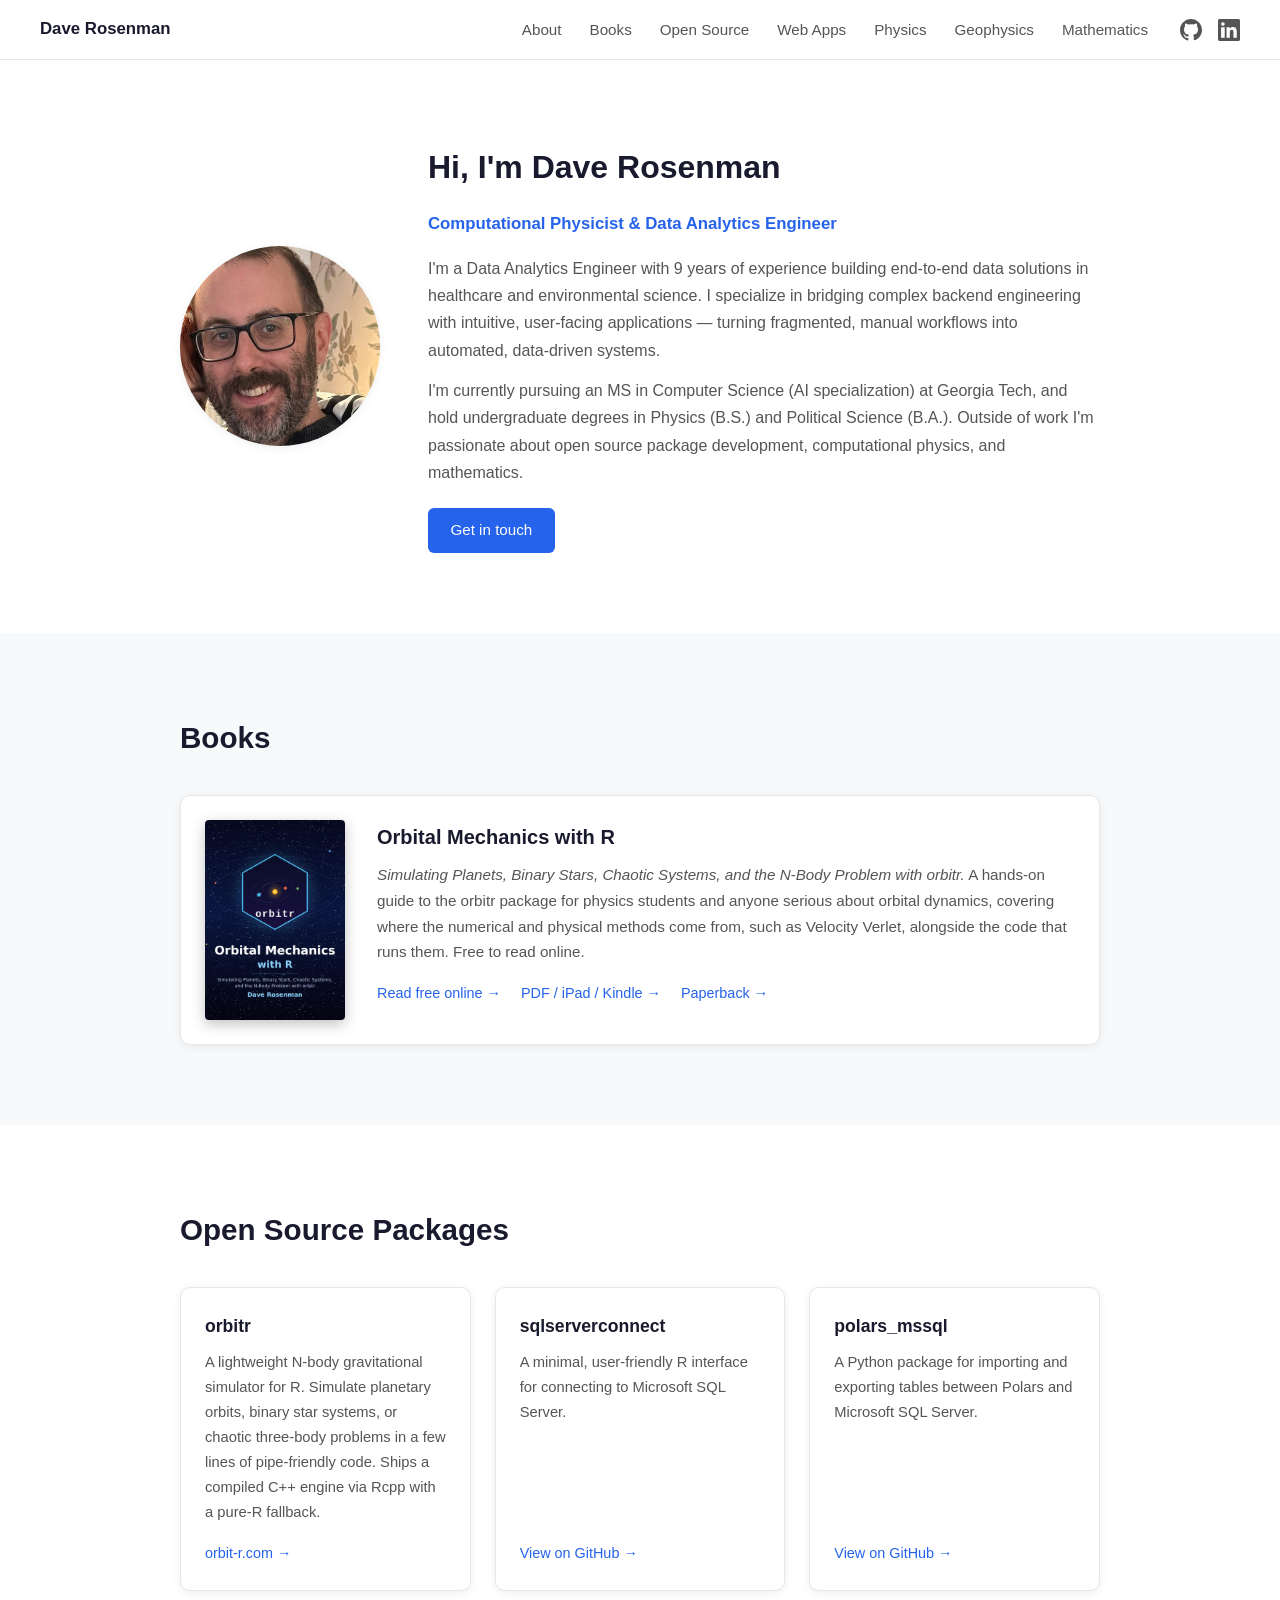
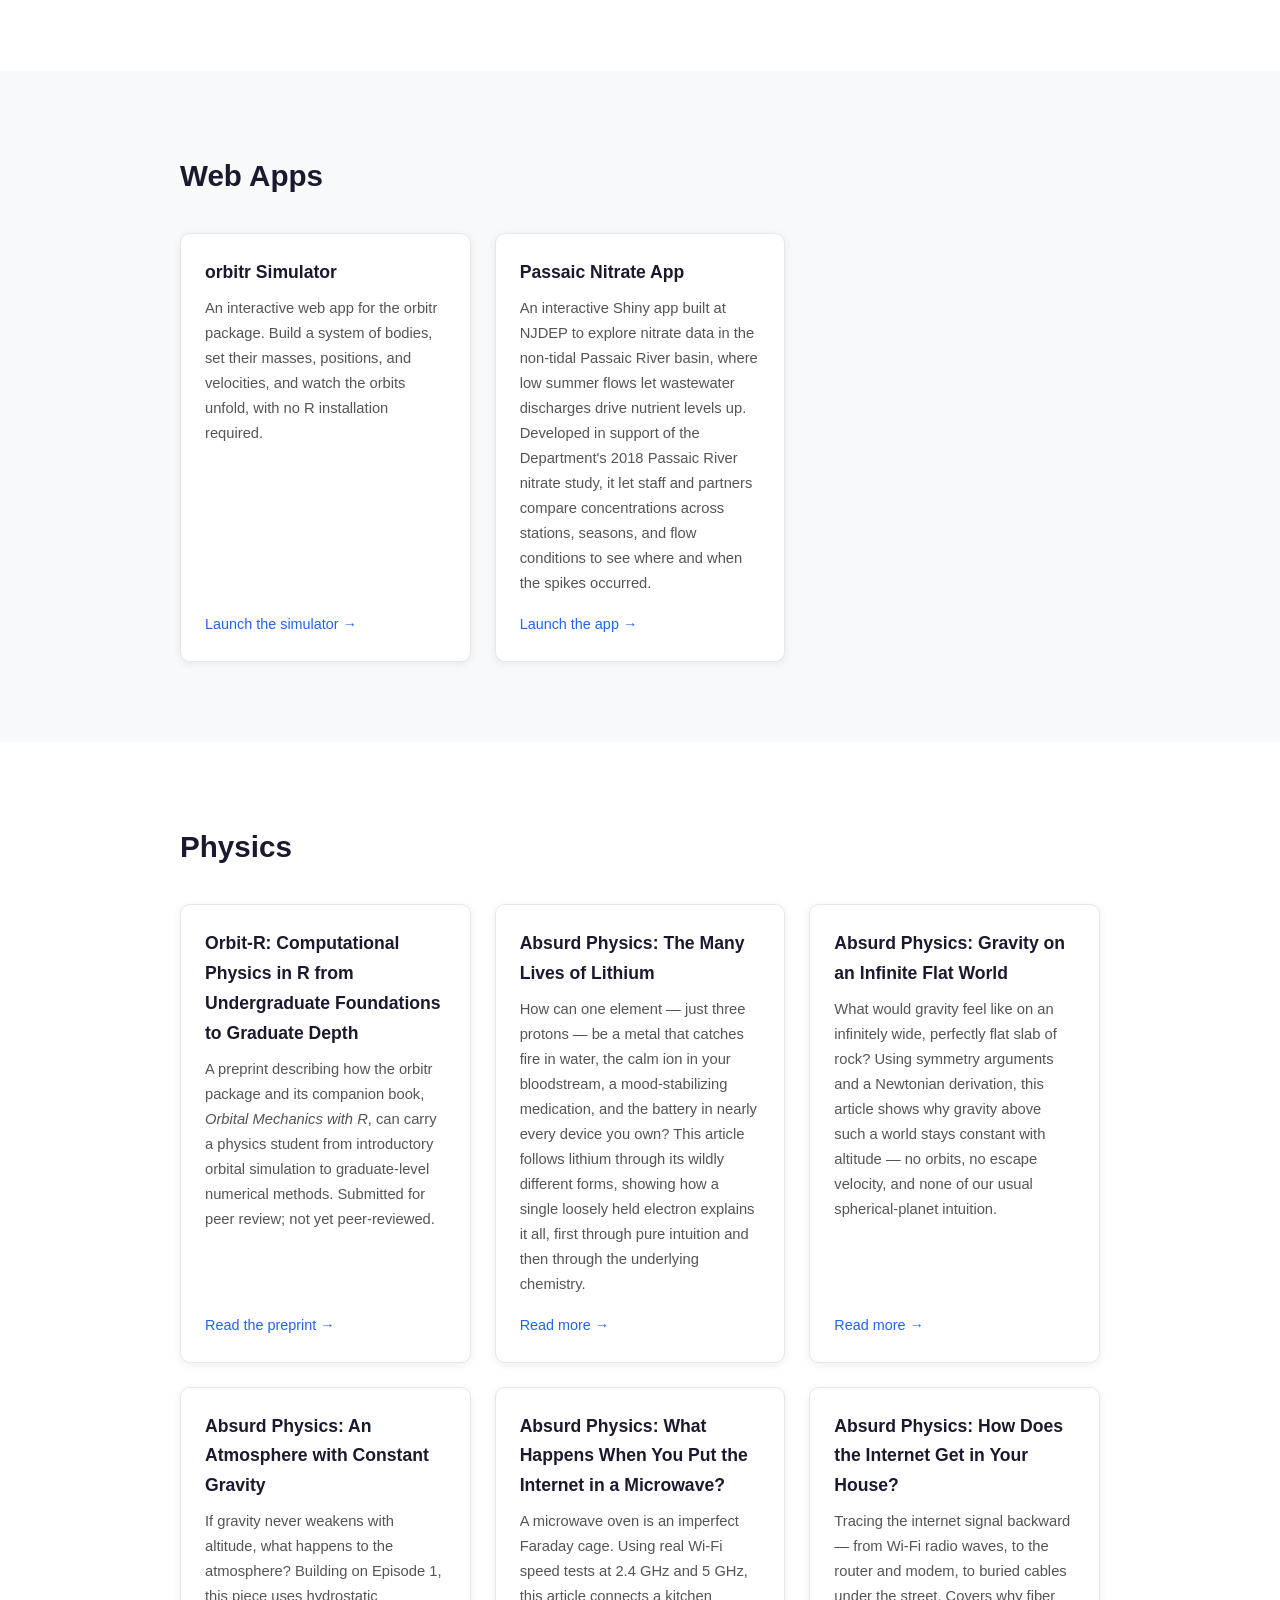
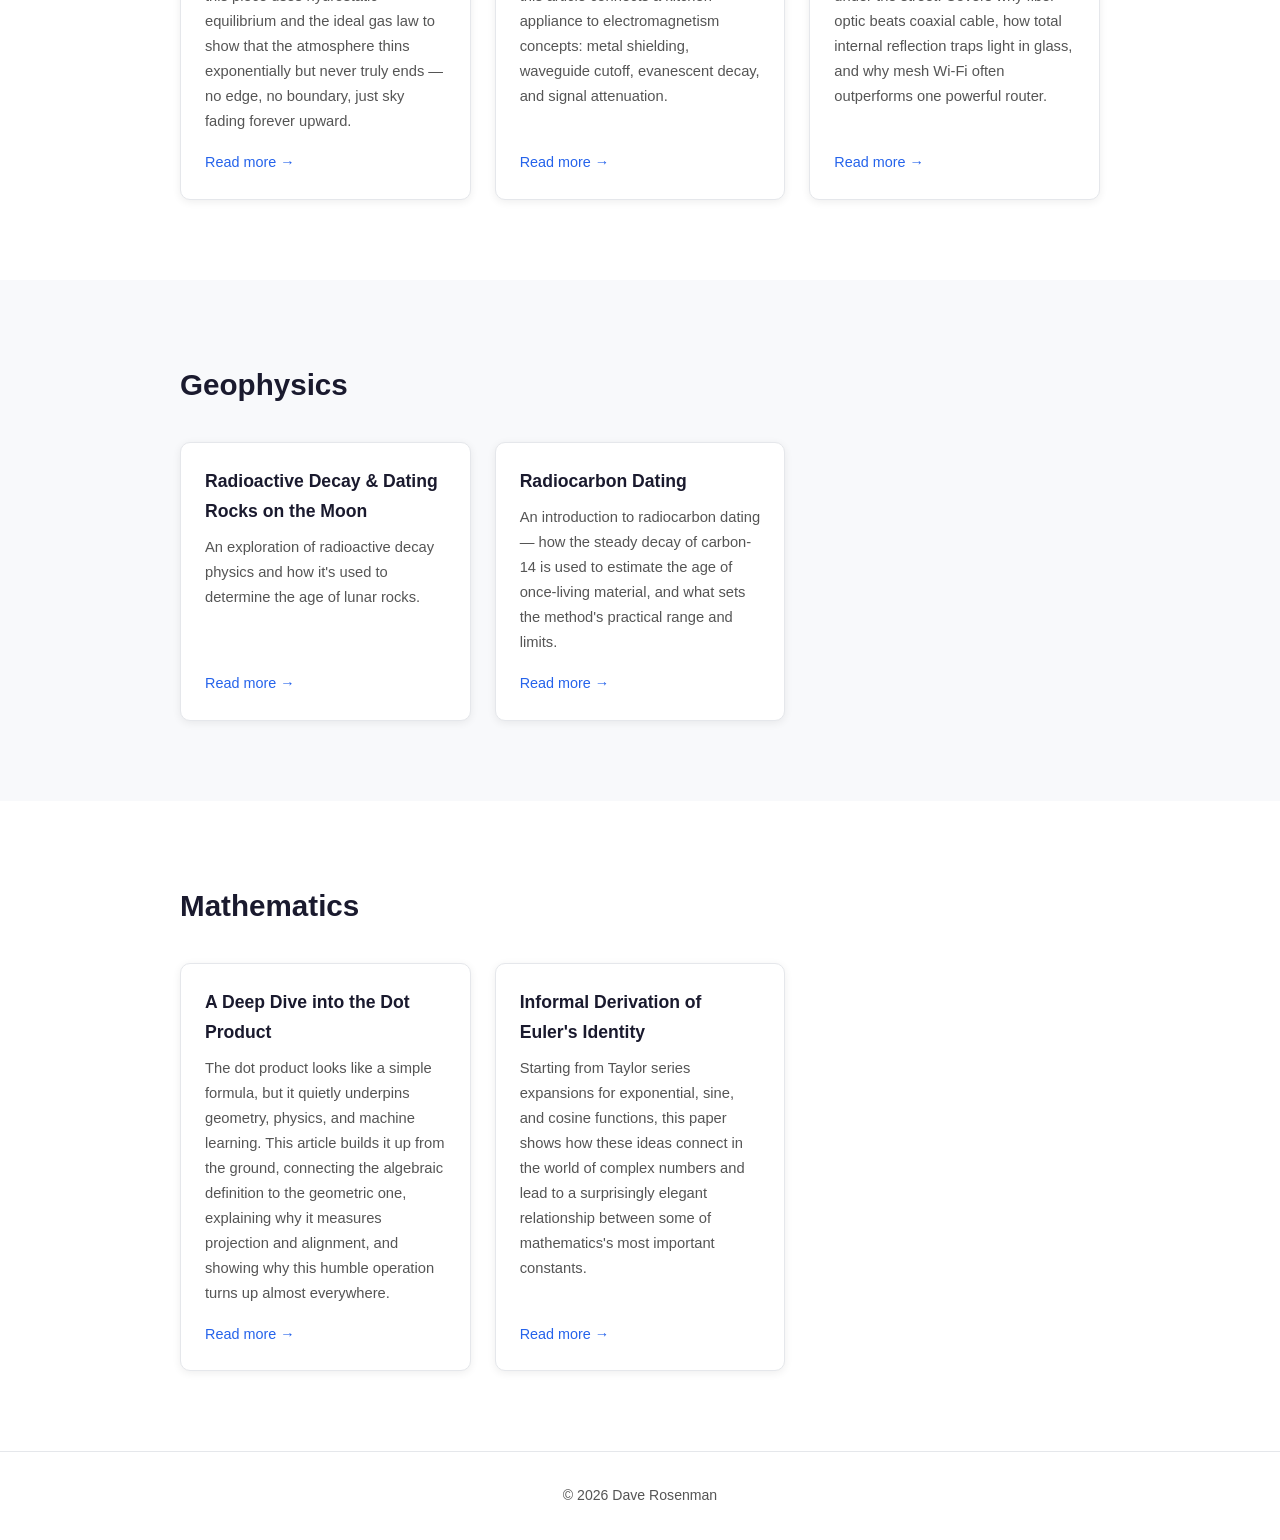
==== index.html @ aa5b2c99 "updated site with free pdf" ====
<!DOCTYPE html>
<html lang="en">
<head>
  <meta charset="UTF-8" />
  <meta name="viewport" content="width=device-width, initial-scale=1.0" />
  <title>Dave Rosenman</title>
  <meta name="description" content="Dave Rosenman — computational physicist and data analytics engineer. Author of Orbital Mechanics with R and the orbitr package." />
  <link rel="stylesheet" href="styles.css" />
</head>
<body>

  <nav>
    <span class="nav-name">Dave Rosenman</span>
    <ul>
      <li><a href="#about">About</a></li>
      <li><a href="#books">Books</a></li>
      <li><a href="#packages">Open Source</a></li>
      <li><a href="#webapps">Web Apps</a></li>
      <li><a href="#physics">Physics</a></li>
      <li><a href="#geophysics">Geophysics</a></li>
      <li><a href="#mathematics">Mathematics</a></li>
    </ul>
    <div class="nav-icons">
      <a href="https://github.com/drosenman" target="_blank" aria-label="GitHub">
        <svg xmlns="http://www.w3.org/2000/svg" width="22" height="22" viewBox="0 0 24 24" fill="currentColor">
          <path d="M12 0C5.37 0 0 5.37 0 12c0 5.3 3.438 9.8 8.205 11.385.6.113.82-.258.82-.577v-2.165c-3.338.726-4.042-1.61-4.042-1.61-.546-1.387-1.333-1.756-1.333-1.756-1.089-.745.083-.729.083-.729 1.205.085 1.84 1.237 1.84 1.237 1.07 1.834 2.807 1.304 3.492.997.108-.775.418-1.305.762-1.605-2.665-.3-5.467-1.332-5.467-5.93 0-1.31.468-2.38 1.235-3.22-.124-.303-.535-1.524.117-3.176 0 0 1.008-.322 3.3 1.23a11.5 11.5 0 0 1 3-.404c1.02.005 2.047.138 3 .404 2.29-1.552 3.297-1.23 3.297-1.23.653 1.653.242 2.874.118 3.176.77.84 1.233 1.91 1.233 3.22 0 4.61-2.807 5.625-5.479 5.92.43.372.823 1.102.823 2.222v3.293c0 .322.218.694.825.576C20.565 21.796 24 17.298 24 12c0-6.63-5.37-12-12-12z"/>
        </svg>
      </a>
      <a href="https://www.linkedin.com/in/dave-rosenman/" target="_blank" aria-label="LinkedIn">
        <svg xmlns="http://www.w3.org/2000/svg" width="22" height="22" viewBox="0 0 24 24" fill="currentColor">
          <path d="M20.447 20.452H16.89v-5.569c0-1.328-.027-3.037-1.852-3.037-1.853 0-2.136 1.445-2.136 2.939v5.667H9.351V9h3.414v1.561h.046c.477-.9 1.637-1.85 3.37-1.85 3.601 0 4.267 2.37 4.267 5.455v6.286zM5.337 7.433a1.98 1.98 0 0 1-1.981-1.98c0-1.094.887-1.981 1.981-1.981s1.98.887 1.98 1.981-.886 1.98-1.98 1.98zm1.957 13.019H3.379V9h3.915v11.452zM22.225 0H1.771C.792 0 0 .774 0 1.729v20.542C0 23.227.792 24 1.771 24h20.451C23.2 24 24 23.227 24 22.271V1.729C24 .774 23.2 0 22.222 0h.003z"/>
        </svg>
      </a>
    </div>
  </nav>

  <section id="about">
    <div class="about-inner">
      <img src="profile.png" alt="Dave Rosenman" class="profile-photo" />
      <div class="about-text">
        <h1>Hi, I'm Dave Rosenman</h1>
        <p class="tagline">Computational Physicist &amp; Data Analytics Engineer</p>
        <p>I'm a Data Analytics Engineer with 9 years of experience building end-to-end data solutions in healthcare and environmental science. I specialize in bridging complex backend engineering with intuitive, user-facing applications — turning fragmented, manual workflows into automated, data-driven systems.</p>
        <p>I'm currently pursuing an MS in Computer Science (AI specialization) at Georgia Tech, and hold undergraduate degrees in Physics (B.S.) and Political Science (B.A.). Outside of work I'm passionate about open source package development, computational physics, and mathematics.</p>
        <a href="mailto:dave.rosenman.data@gmail.com" class="btn">Get in touch</a>
      </div>
    </div>
  </section>

  <section id="books">
    <h2>Books</h2>
    <div class="book-feature">
      <a href="https://book.orbit-r.com/" target="_blank" class="book-cover-link">
        <img src="book-cover.jpg" alt="Orbital Mechanics with R book cover" class="book-cover" />
      </a>
      <div class="book-text">
        <h3>Orbital Mechanics with R</h3>
        <p><em>Simulating Planets, Binary Stars, Chaotic Systems, and the N-Body Problem with orbitr.</em> A hands-on guide to the orbitr package for physics students and anyone serious about orbital dynamics, covering where the numerical and physical methods come from, such as Velocity Verlet, alongside the code that runs them. Free to read online.</p>
        <div class="card-links">
          <a href="https://book.orbit-r.com/" target="_blank">Read free online →</a>
          <a href="https://leanpub.com/orbital-mechanics-with-r" target="_blank">PDF / iPad / Kindle →</a>
          <a href="https://www.lulu.com/shop/dave-rosenman/orbital-mechanics-with-r/paperback/product-57nq7we.html" target="_blank">Paperback →</a>
        </div>
      </div>
    </div>
  </section>

  <section id="packages">
    <h2>Open Source Packages</h2>
    <div class="card-grid">
      <div class="card">
        <h3>orbitr</h3>
        <p>A lightweight N-body gravitational simulator for R. Simulate planetary orbits, binary star systems, or chaotic three-body problems in a few lines of pipe-friendly code. Ships a compiled C++ engine via Rcpp with a pure-R fallback.</p>
        <a href="https://orbit-r.com/" target="_blank">orbit-r.com →</a>
      </div>
      <div class="card">
        <h3>sqlserverconnect</h3>
        <p>A minimal, user-friendly R interface for connecting to Microsoft SQL Server.</p>
        <a href="https://drosenman.github.io/sqlserverconnect/" target="_blank">View on GitHub →</a>
      </div>
      <div class="card">
        <h3>polars_mssql</h3>
        <p>A Python package for importing and exporting tables between Polars and Microsoft SQL Server.</p>
        <a href="https://github.com/drosenman/polars_mssql" target="_blank">View on GitHub →</a>
      </div>
    </div>
  </section>

  <section id="webapps">
    <h2>Web Apps</h2>
    <div class="card-grid">
      <div class="card">
        <h3>orbitr Simulator</h3>
        <p>An interactive web app for the orbitr package. Build a system of bodies, set their masses, positions, and velocities, and watch the orbits unfold, with no R installation required.</p>
        <a href="https://daverosenman.shinyapps.io/orbitr/" target="_blank">Launch the simulator →</a>
      </div>
      <div class="card">
        <h3>Passaic Nitrate App</h3>
        <p>An interactive Shiny app built at NJDEP to explore nitrate data in the non-tidal Passaic River basin, where low summer flows let wastewater discharges drive nutrient levels up. Developed in support of the Department's 2018 Passaic River nitrate study, it let staff and partners compare concentrations across stations, seasons, and flow conditions to see where and when the spikes occurred.</p>
        <a href="https://daverosenman.shinyapps.io/passaic_nitrate_app/" target="_blank">Launch the app →</a>
      </div>
    </div>
  </section>

  <section id="physics">
    <h2>Physics</h2>
    <div class="card-grid">
      <div class="card">
        <h3>Orbit-R: Computational Physics in R from Undergraduate Foundations to Graduate Depth</h3>
        <p>A preprint describing how the orbitr package and its companion book, <em>Orbital Mechanics with R</em>, can carry a physics student from introductory orbital simulation to graduate-level numerical methods. Submitted for peer review; not yet peer-reviewed.</p>
        <a href="https://figshare.com/articles/preprint/Orbit-R_Computational_Physics_in_R_from_Undergraduate_Foundations_to_Graduate_Depth/34069302" target="_blank">Read the preprint →</a>
      </div>
      <div class="card">
        <h3>Absurd Physics: The Many Lives of Lithium</h3>
        <p>How can one element — just three protons — be a metal that catches fire in water, the calm ion in your bloodstream, a mood-stabilizing medication, and the battery in nearly every device you own? This article follows lithium through its wildly different forms, showing how a single loosely held electron explains it all, first through pure intuition and then through the underlying chemistry.</p>
        <a href="https://figshare.com/articles/online_resource/Absurd_Physics_The_Many_Lives_of_Lithium/32897063?file=66301088" target="_blank">Read more →</a>
      </div>
      <div class="card">
        <h3>Absurd Physics: Gravity on an Infinite Flat World</h3>
        <p>What would gravity feel like on an infinitely wide, perfectly flat slab of rock? Using symmetry arguments and a Newtonian derivation, this article shows why gravity above such a world stays constant with altitude — no orbits, no escape velocity, and none of our usual spherical-planet intuition.</p>
        <a href="https://figshare.com/articles/online_resource/Absurd_Physics_What_Gravity_Would_Be_Like_on_an_Infinite_Flat_World/32667084" target="_blank">Read more →</a>
      </div>
      <div class="card">
        <h3>Absurd Physics: An Atmosphere with Constant Gravity</h3>
        <p>If gravity never weakens with altitude, what happens to the atmosphere? Building on Episode 1, this piece uses hydrostatic equilibrium and the ideal gas law to show that the atmosphere thins exponentially but never truly ends — no edge, no boundary, just sky fading forever upward.</p>
        <a href="https://figshare.com/articles/online_resource/Absurd_Physics_What_Would_an_Atmosphere_Be_Like_on_a_World_with_Constant_Gravity_/32667090?file=65527080" target="_blank">Read more →</a>
      </div>
      <div class="card">
        <h3>Absurd Physics: What Happens When You Put the Internet in a Microwave?</h3>
        <p>A microwave oven is an imperfect Faraday cage. Using real Wi-Fi speed tests at 2.4 GHz and 5 GHz, this article connects a kitchen appliance to electromagnetism concepts: metal shielding, waveguide cutoff, evanescent decay, and signal attenuation.</p>
        <a href="https://figshare.com/articles/online_resource/Absurd_Physics_What_Happens_When_You_Put_the_Internet_in_a_Microwave_/32667096?file=65527095" target="_blank">Read more →</a>
      </div>
      <div class="card">
        <h3>Absurd Physics: How Does the Internet Get in Your House?</h3>
        <p>Tracing the internet signal backward — from Wi-Fi radio waves, to the router and modem, to buried cables under the street. Covers why fiber optic beats coaxial cable, how total internal reflection traps light in glass, and why mesh Wi-Fi often outperforms one powerful router.</p>
        <a href="https://figshare.com/articles/online_resource/Absurd_Physics_How_Does_the_Internet_Get_in_Your_House/32678418?file=65562720" target="_blank">Read more →</a>
      </div>
    </div>
  </section>

  <section id="geophysics">
    <h2>Geophysics</h2>
    <div class="card-grid">
      <div class="card">
        <h3>Radioactive Decay &amp; Dating Rocks on the Moon</h3>
        <p>An exploration of radioactive decay physics and how it's used to determine the age of lunar rocks.</p>
        <a href="https://figshare.com/articles/online_resource/Radioactive_Decay_And_Isochron_Dating_of_Moon_Rocks/32746077" target="_blank">Read more →</a>
      </div>
      <div class="card">
        <h3>Radiocarbon Dating</h3>
        <p>An introduction to radiocarbon dating — how the steady decay of carbon-14 is used to estimate the age of once-living material, and what sets the method's practical range and limits.</p>
        <a href="https://doi.org/10.6084/m9.figshare.33011591" target="_blank">Read more →</a>
      </div>
    </div>
  </section>

  <section id="mathematics">
    <h2>Mathematics</h2>
    <div class="card-grid">
      <div class="card">
        <h3>A Deep Dive into the Dot Product</h3>
        <p>The dot product looks like a simple formula, but it quietly underpins geometry, physics, and machine learning. This article builds it up from the ground, connecting the algebraic definition to the geometric one, explaining why it measures projection and alignment, and showing why this humble operation turns up almost everywhere.</p>
        <a href="https://figshare.com/articles/online_resource/A_Deep_Dive_into_the_Dot_Product/32748333?file=65723994" target="_blank">Read more →</a>
      </div>
      <div class="card">
        <h3>Informal Derivation of Euler's Identity</h3>
        <p>Starting from Taylor series expansions for exponential, sine, and cosine functions, this paper shows how these ideas connect in the world of complex numbers and lead to a surprisingly elegant relationship between some of mathematics's most important constants.</p>
        <a href="https://figshare.com/articles/online_resource/Informal_Derivation_of_Euler_s_Identity/32746095" target="_blank">Read more →</a>
      </div>
    </div>
  </section>

  <footer>
    <p>© 2026 Dave Rosenman</p>
  </footer>

</body>
</html>
---- styles.css ----
*, *::before, *::after {
  box-sizing: border-box;
  margin: 0;
  padding: 0;
}

:root {
  --bg: #ffffff;
  --text: #1a1a2e;
  --muted: #555;
  --accent: #2563eb;
  --accent-hover: #1d4ed8;
  --section-alt: #f8f9fb;
  --border: #e5e7eb;
  --card-shadow: 0 2px 8px rgba(0,0,0,0.07);
}

html {
  scroll-behavior: smooth;
}

body {
  font-family: -apple-system, BlinkMacSystemFont, "Segoe UI", Roboto, sans-serif;
  color: var(--text);
  background: var(--bg);
  line-height: 1.7;
}

/* NAV */
nav {
  position: sticky;
  top: 0;
  z-index: 100;
  display: flex;
  align-items: center;
  gap: 2rem;
  padding: 0 2.5rem;
  height: 60px;
  background: var(--bg);
  border-bottom: 1px solid var(--border);
}

.nav-name {
  font-weight: 700;
  font-size: 1.05rem;
  margin-right: auto;
}

nav ul {
  list-style: none;
  display: flex;
  gap: 1.75rem;
}

nav ul a {
  text-decoration: none;
  color: var(--muted);
  font-size: 0.95rem;
  font-weight: 500;
  transition: color 0.2s;
}

nav ul a:hover {
  color: var(--accent);
}

.nav-icons {
  display: flex;
  gap: 1rem;
  align-items: center;
}

.nav-icons a {
  color: var(--muted);
  display: flex;
  align-items: center;
  transition: color 0.2s;
}

.nav-icons a:hover {
  color: var(--accent);
}

/* SECTIONS */
section {
  padding: 5rem 2.5rem;
  max-width: 1000px;
  margin: 0 auto;
}

section:nth-of-type(even) {
  background: var(--section-alt);
  max-width: 100%;
}

section:nth-of-type(even) > * {
  max-width: 920px;
  margin-left: auto;
  margin-right: auto;
}

section h2 {
  font-size: 1.85rem;
  margin-bottom: 2rem;
}

/* ABOUT */
.about-inner {
  display: flex;
  align-items: center;
  gap: 3rem;
}

.profile-photo {
  width: 200px;
  height: 200px;
  border-radius: 50%;
  object-fit: cover;
  flex-shrink: 0;
  box-shadow: var(--card-shadow);
}

.about-text h1 {
  font-size: 2rem;
  margin-bottom: 1rem;
}

.about-text .tagline {
  color: var(--accent);
  font-weight: 600;
  font-size: 1.05rem;
  margin-bottom: 1rem;
}

.about-text p {
  color: var(--muted);
  margin-bottom: 0.85rem;
}

.btn {
  display: inline-block;
  margin-top: 0.5rem;
  padding: 0.6rem 1.4rem;
  background: var(--accent);
  color: #fff;
  border-radius: 6px;
  text-decoration: none;
  font-weight: 500;
  font-size: 0.95rem;
  transition: background 0.2s;
}

.btn:hover {
  background: var(--accent-hover);
}

/* BOOKS */
.book-feature {
  display: flex;
  align-items: flex-start;
  gap: 2rem;
  background: var(--bg);
  border: 1px solid var(--border);
  border-radius: 10px;
  padding: 1.5rem;
  box-shadow: var(--card-shadow);
}

.book-cover-link {
  flex-shrink: 0;
  line-height: 0;
}

.book-cover {
  width: 140px;
  height: auto;
  border-radius: 4px;
  box-shadow: 0 4px 14px rgba(0,0,0,0.25);
  transition: transform 0.2s;
}

.book-cover-link:hover .book-cover {
  transform: translateY(-3px);
}

.book-text h3 {
  font-size: 1.25rem;
  margin-bottom: 0.5rem;
}

.book-text p {
  color: var(--muted);
  font-size: 0.95rem;
  margin-bottom: 1rem;
}

.book-text a {
  color: var(--accent);
  font-size: 0.9rem;
  font-weight: 500;
  text-decoration: none;
}

.book-text a:hover {
  text-decoration: underline;
}

/* CARDS */
.card-grid {
  display: grid;
  grid-template-columns: repeat(auto-fill, minmax(260px, 1fr));
  gap: 1.5rem;
}

.card {
  background: var(--bg);
  border: 1px solid var(--border);
  border-radius: 10px;
  padding: 1.5rem;
  box-shadow: var(--card-shadow);
  transition: box-shadow 0.2s;
  display: flex;
  flex-direction: column;
}

.card:hover {
  box-shadow: 0 6px 20px rgba(0,0,0,0.1);
}

.card h3 {
  font-size: 1.1rem;
  margin-bottom: 0.5rem;
}

.card p {
  color: var(--muted);
  font-size: 0.92rem;
  margin-bottom: 1rem;
  flex-grow: 1;
}

.card a {
  color: var(--accent);
  font-size: 0.9rem;
  font-weight: 500;
  text-decoration: none;
}

.card a:hover {
  text-decoration: underline;
}

.card-links {
  display: flex;
  flex-wrap: wrap;
  gap: 0.5rem 1.25rem;
}

/* FOOTER */
footer {
  text-align: center;
  padding: 2rem;
  color: var(--muted);
  font-size: 0.88rem;
  border-top: 1px solid var(--border);
}

/* RESPONSIVE */
@media (max-width: 640px) {
  .about-inner {
    flex-direction: column;
    text-align: center;
  }

  .book-feature {
    flex-direction: column;
    align-items: center;
    text-align: center;
  }

  .book-text .card-links {
    justify-content: center;
  }

  nav ul {
    gap: 1rem;
  }

  .nav-name {
    display: none;
  }
}
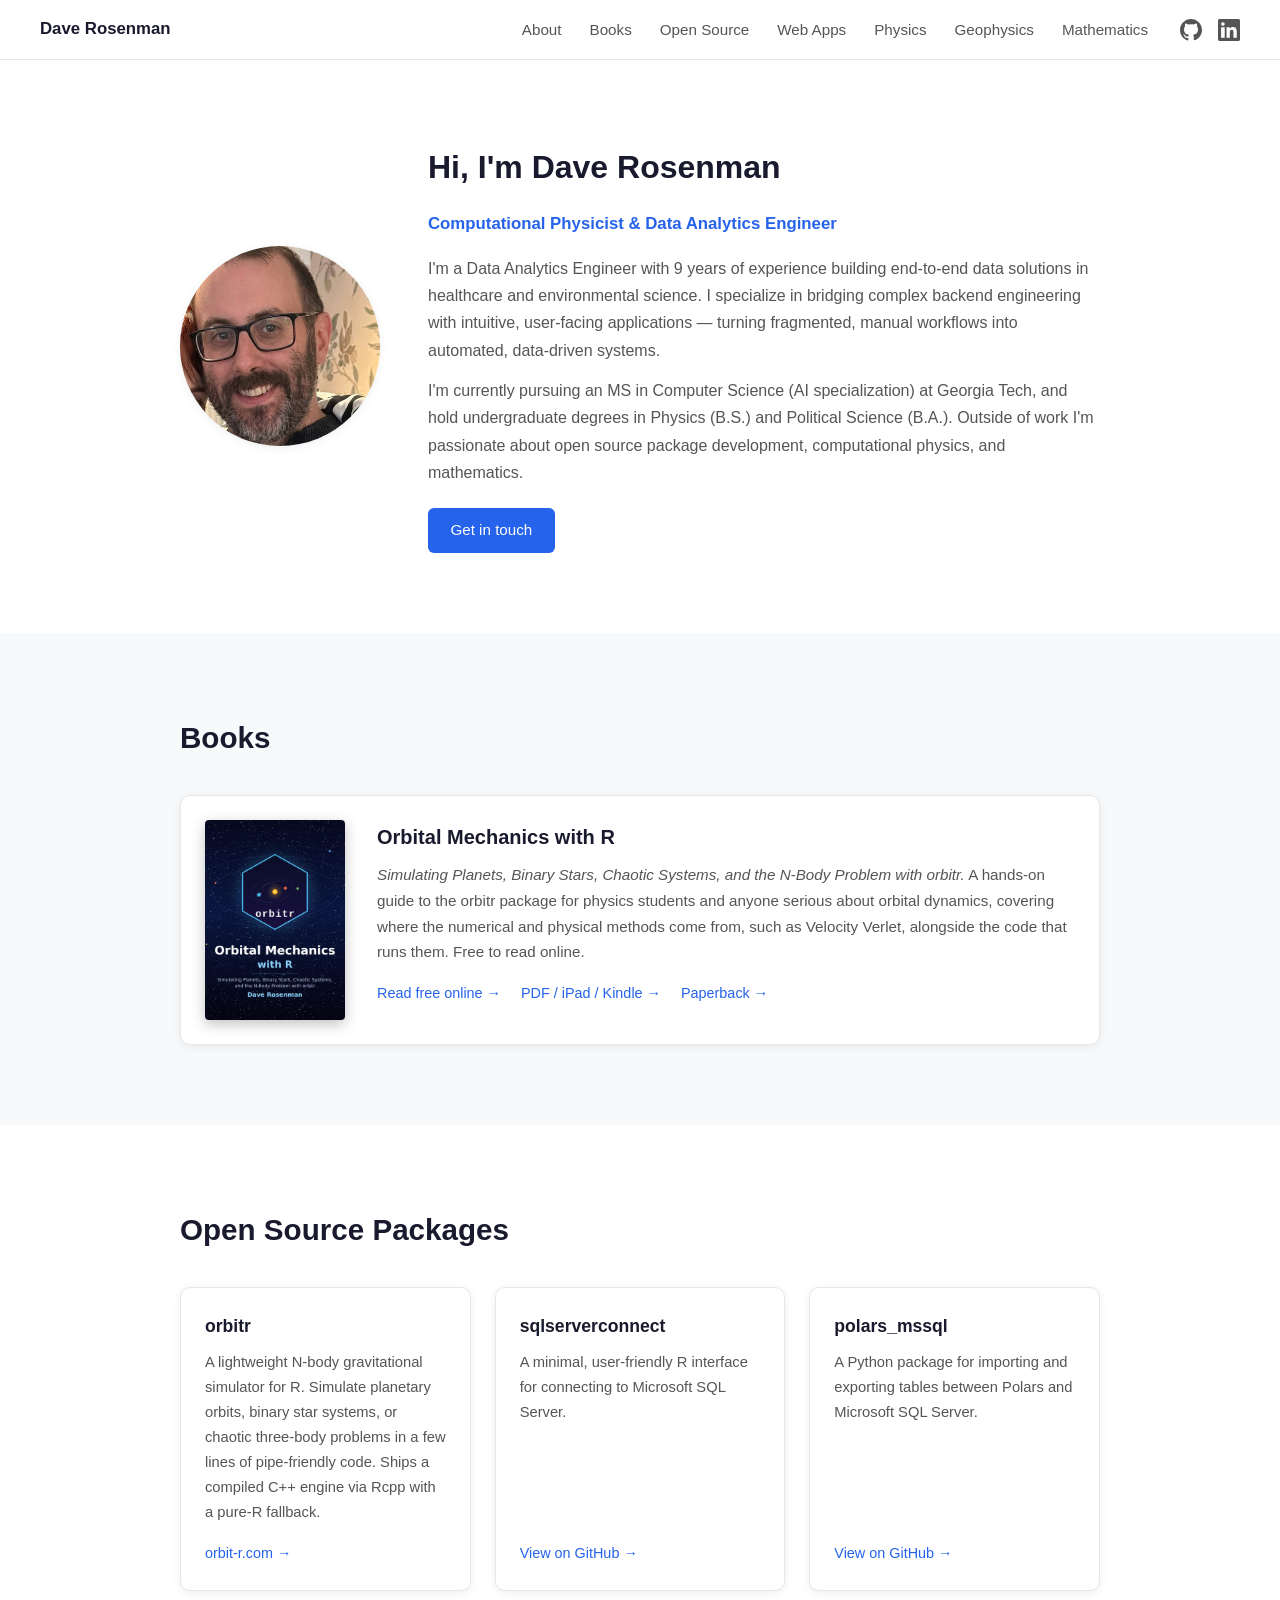
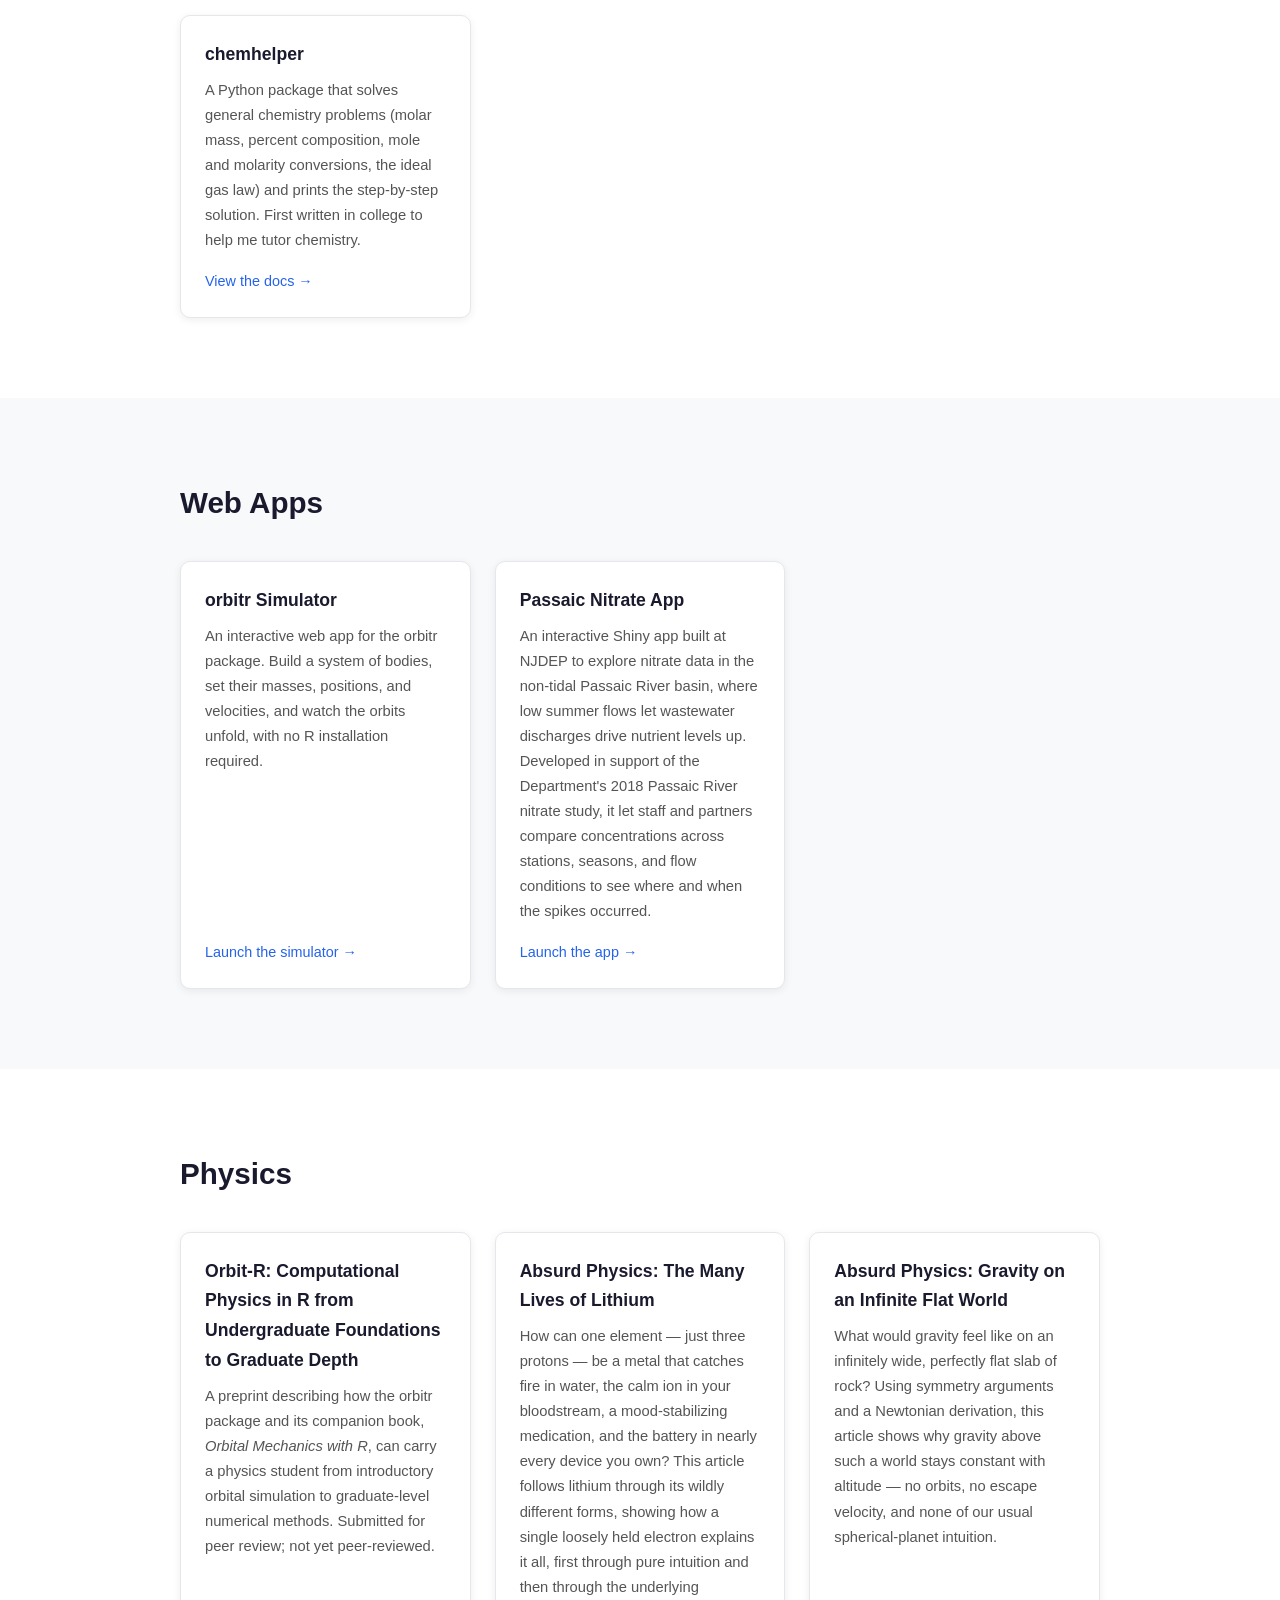
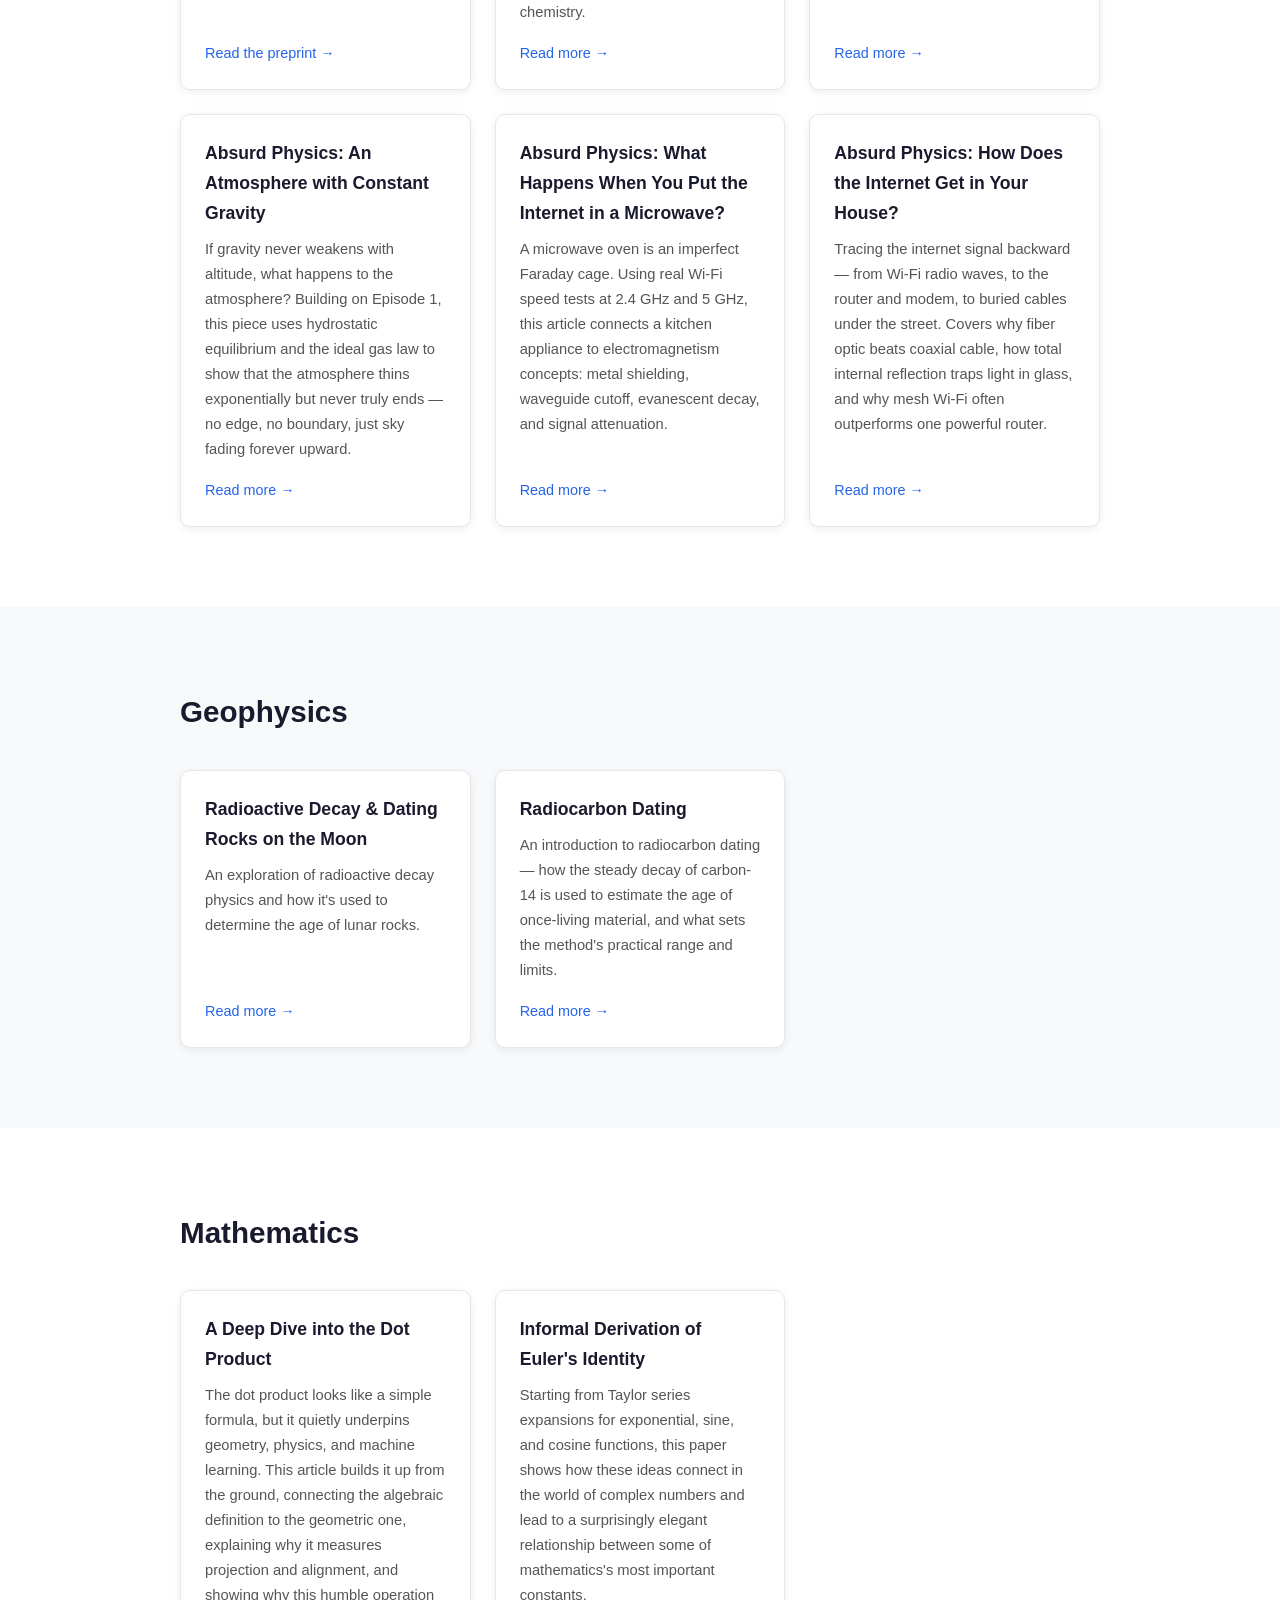
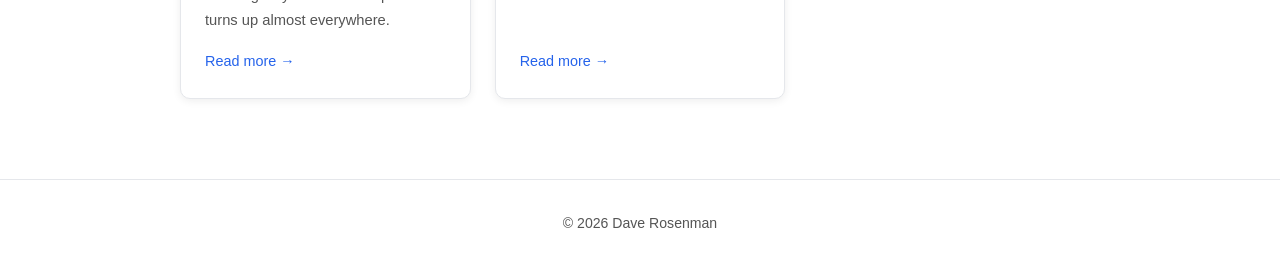
==== commit 15d292d5: "Update index.html" ====
--- a/index.html
+++ b/index.html
@@ -82,6 +82,11 @@
         <h3>polars_mssql</h3>
         <p>A Python package for importing and exporting tables between Polars and Microsoft SQL Server.</p>
         <a href="https://github.com/drosenman/polars_mssql" target="_blank">View on GitHub →</a>
+      </div>
+      <div class="card">
+        <h3>chemhelper</h3>
+        <p>A Python package that solves general chemistry problems (molar mass, percent composition, mole and molarity conversions, the ideal gas law) and prints the step-by-step solution. First written in college to help me tutor chemistry.</p>
+        <a href="https://drosenman.github.io/chemhelper/" target="_blank">View the docs →</a>
       </div>
     </div>
   </section>
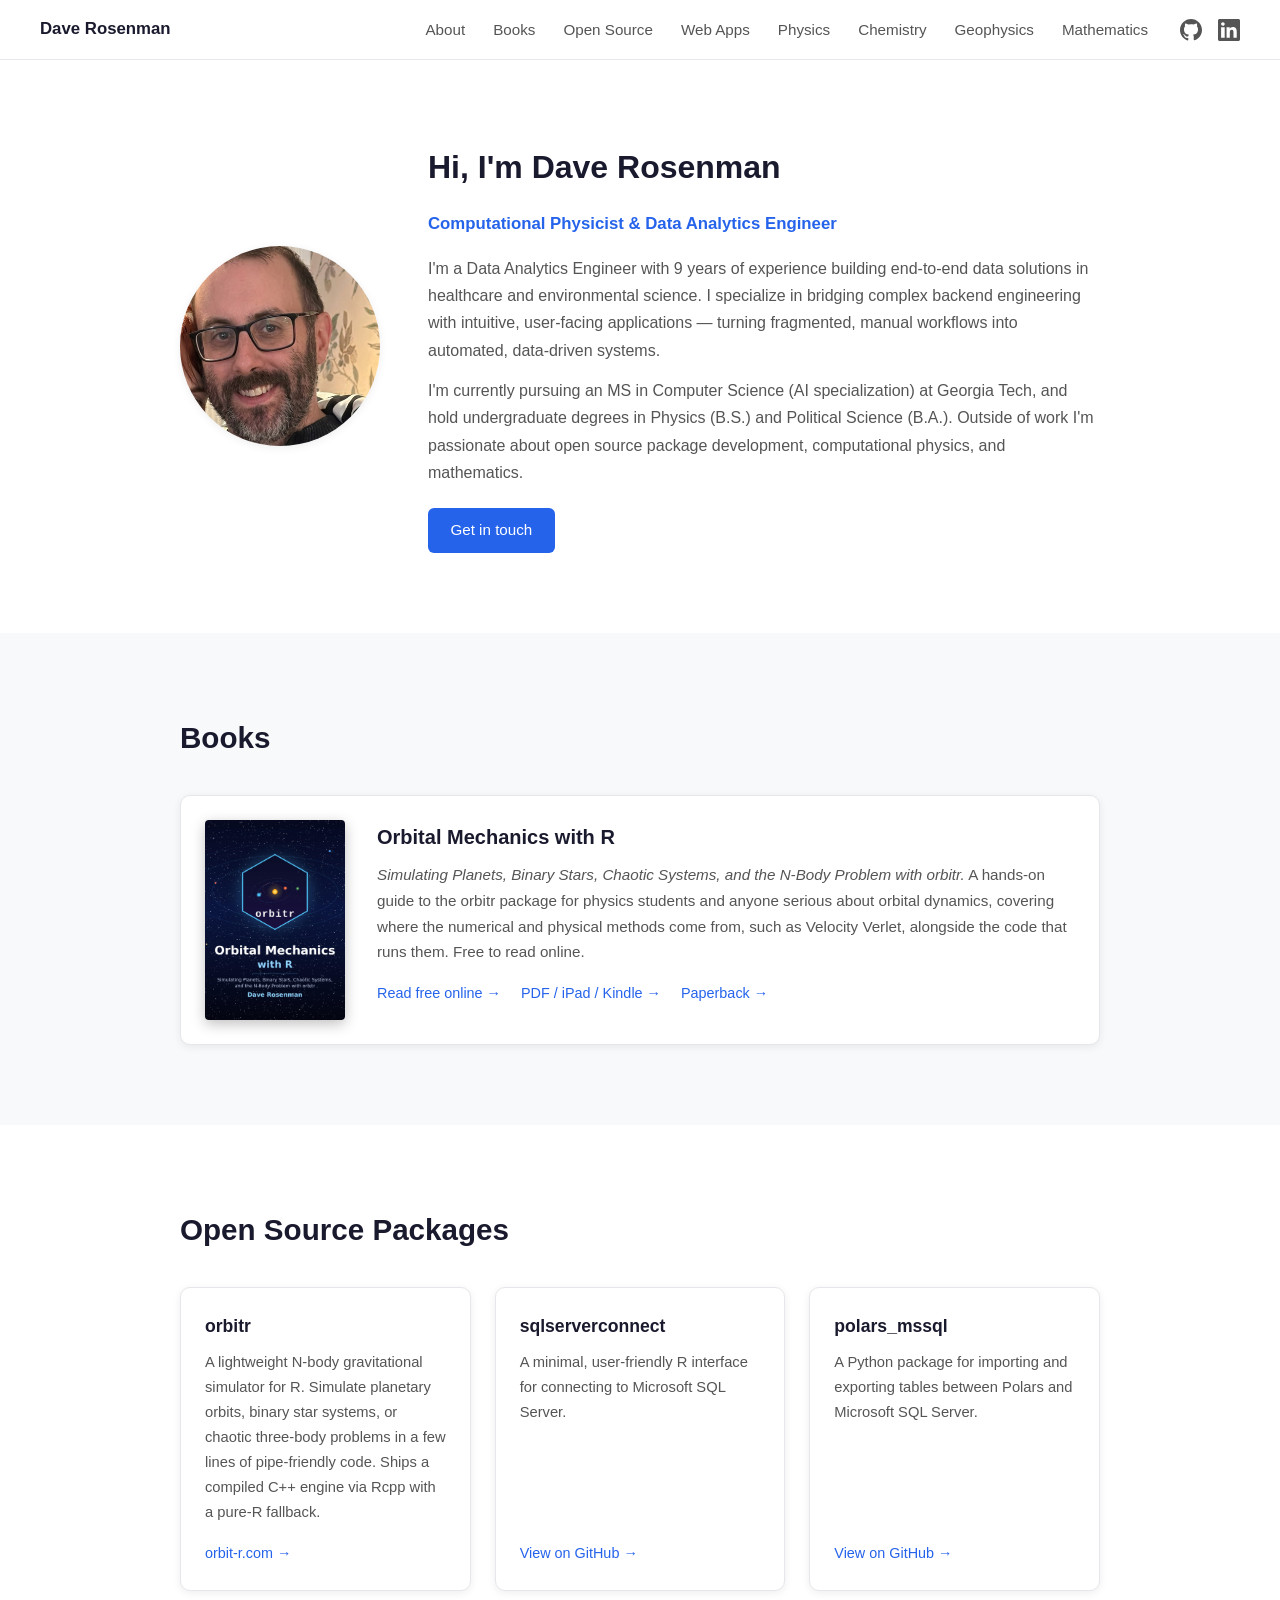
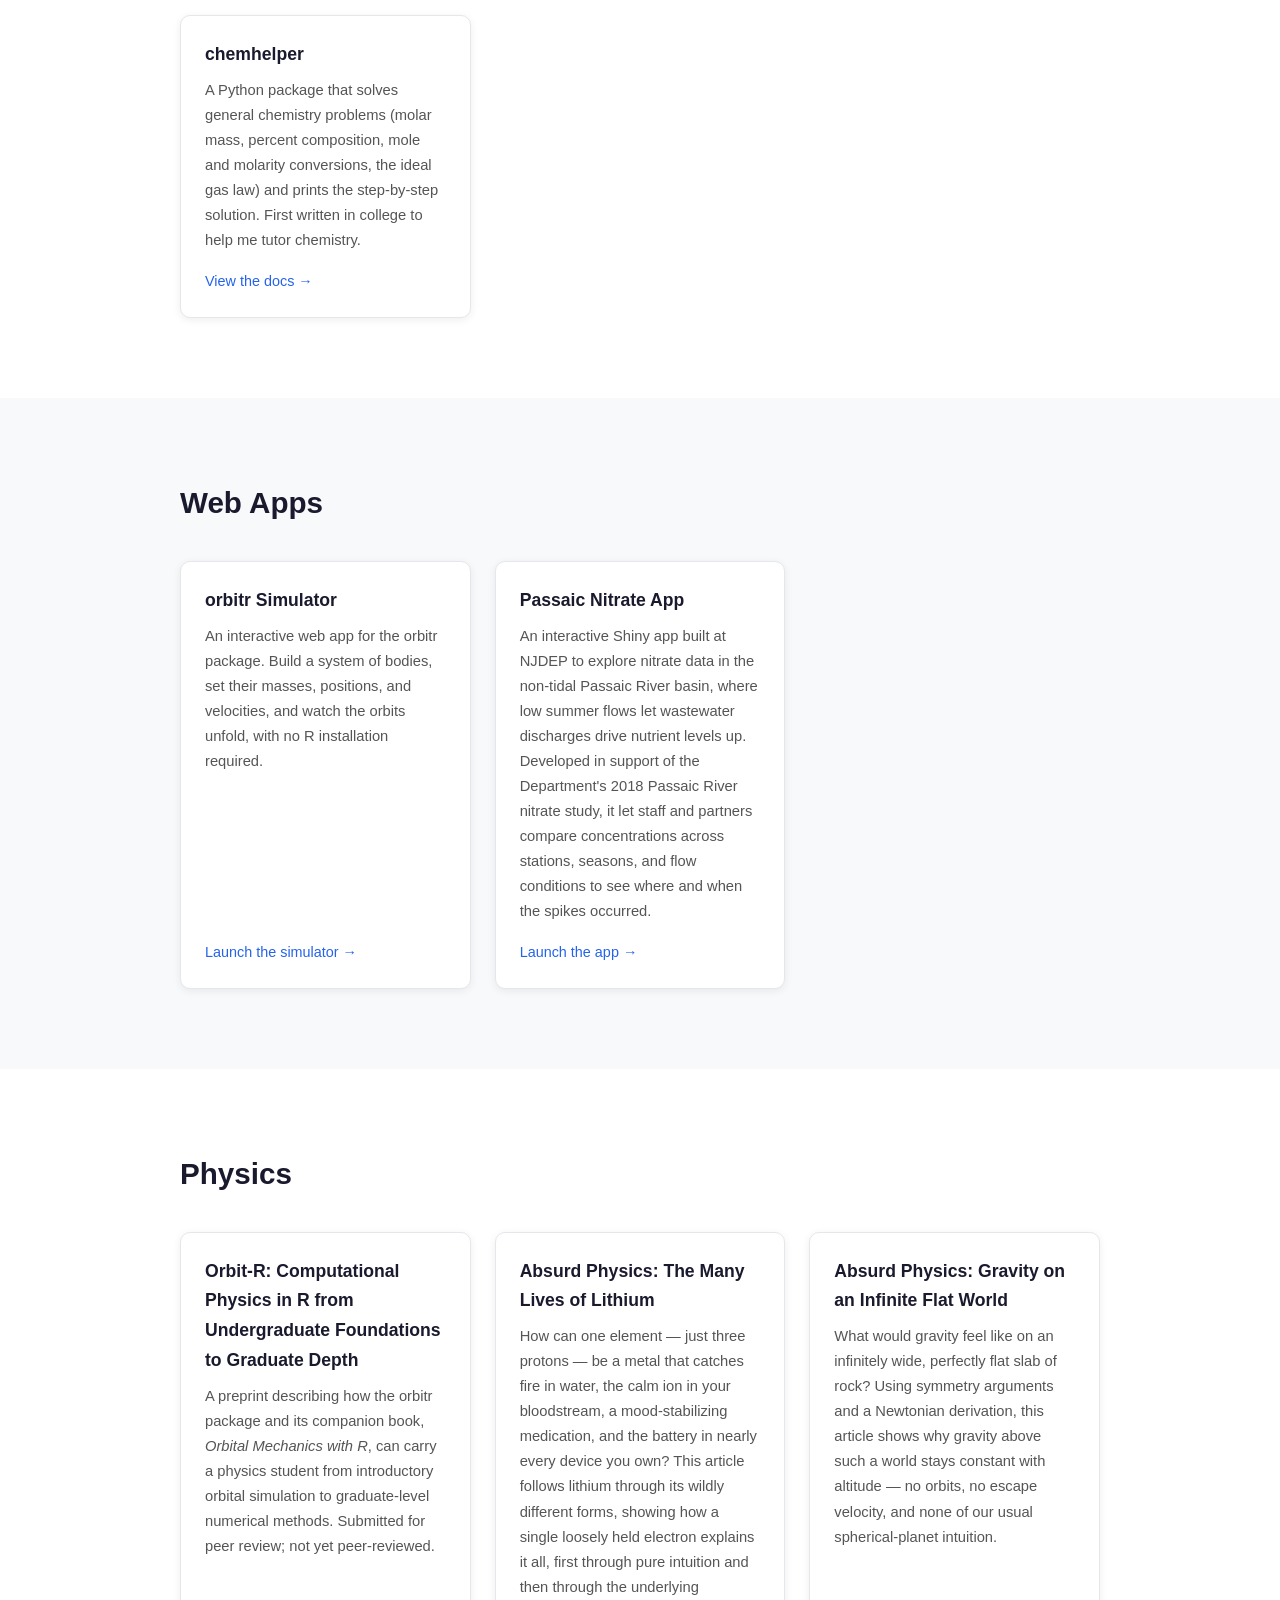
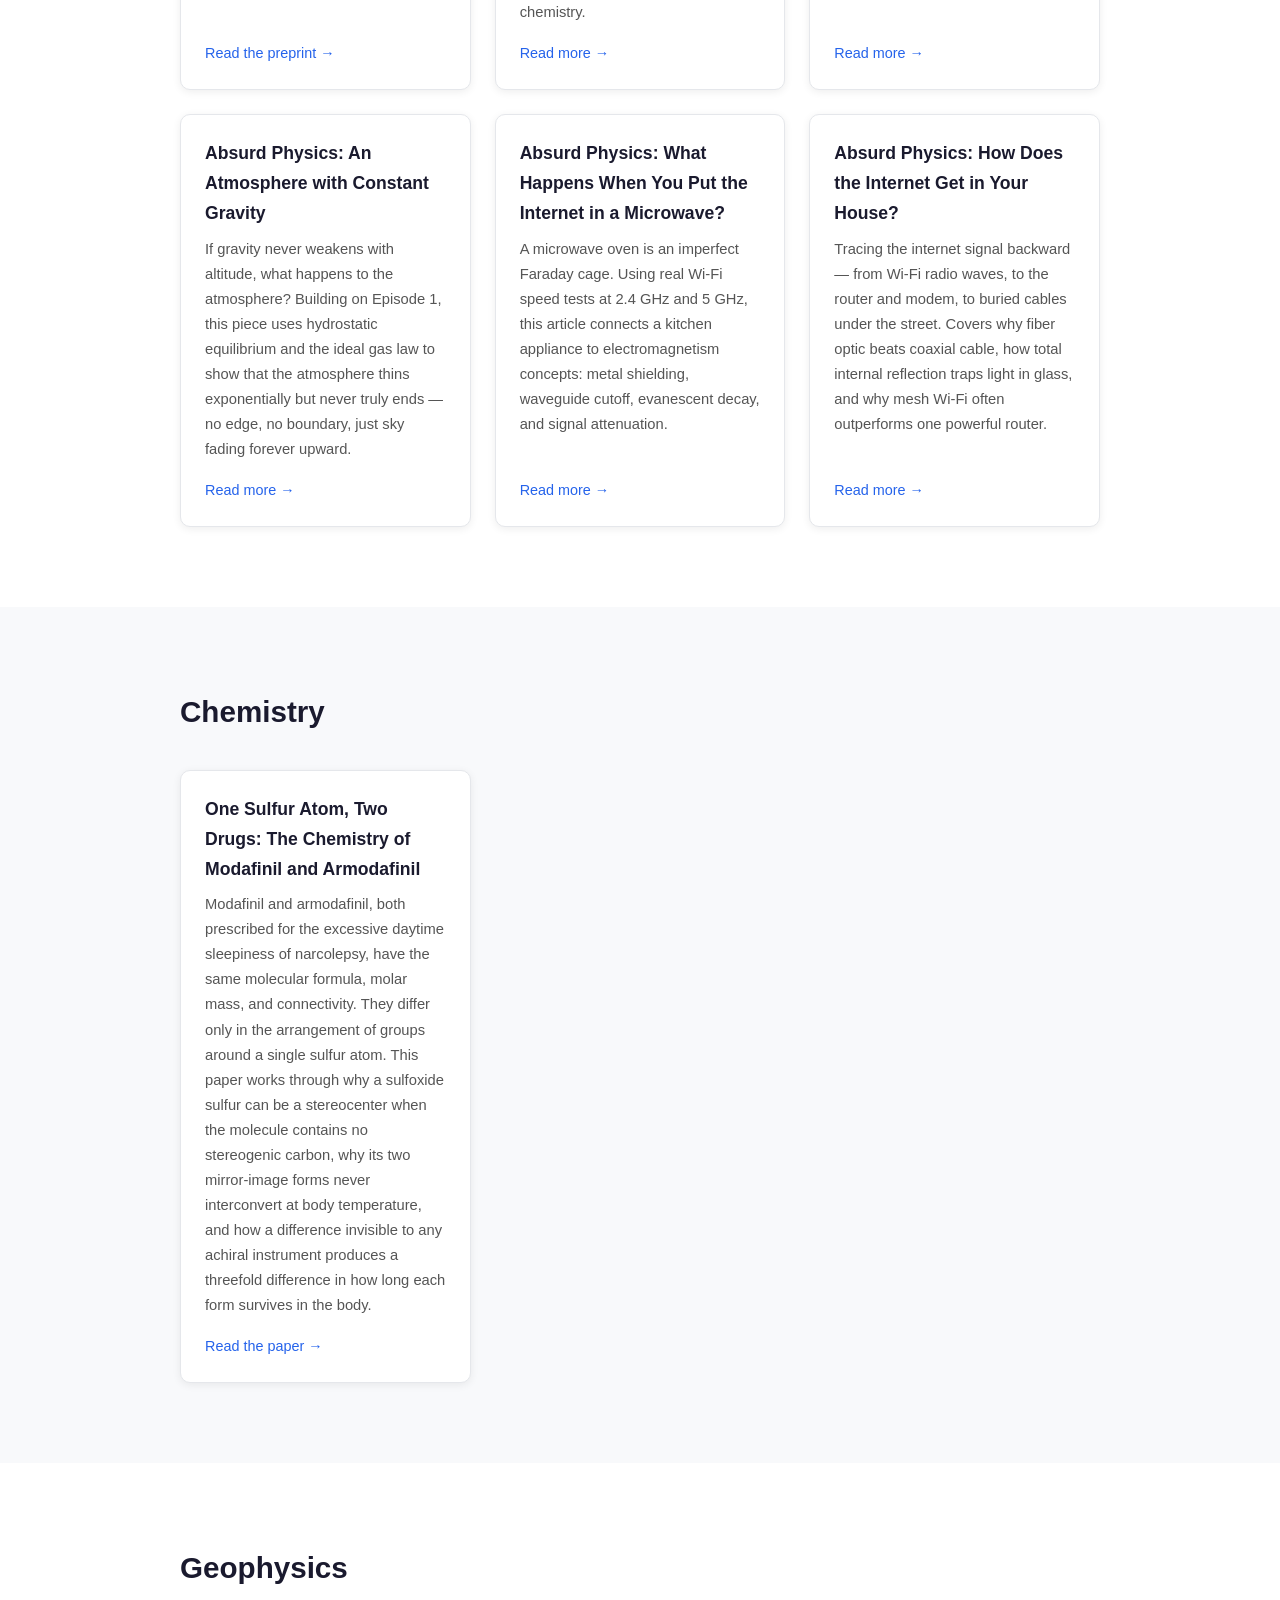
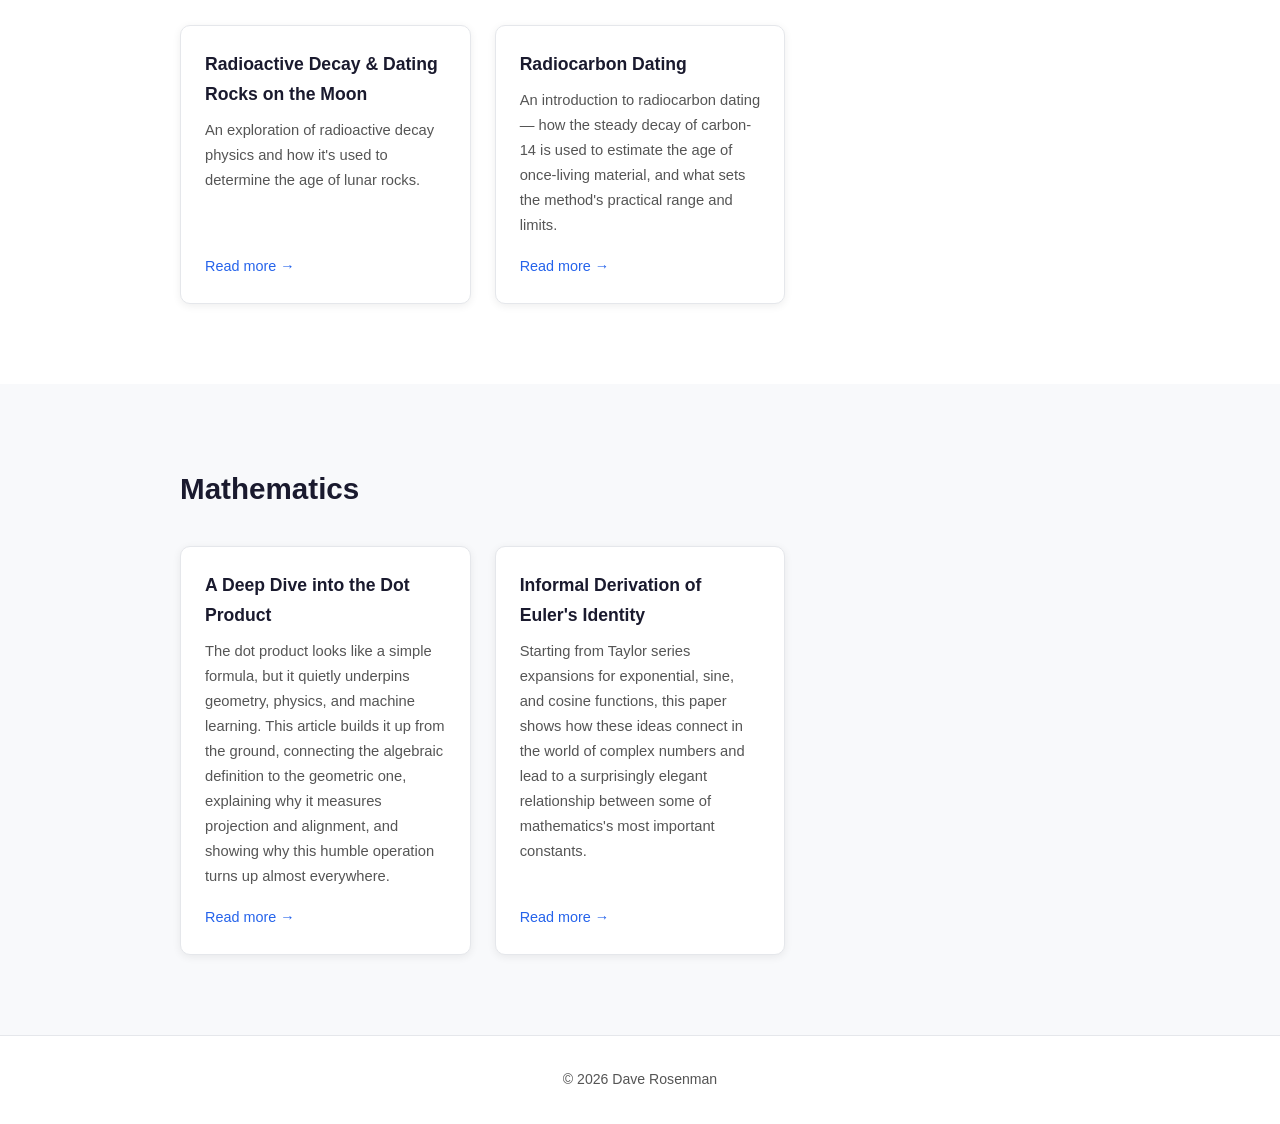
==== commit 7bf7e957: "Add Chemistry section with modafinil/armodafinil paper Co-Authored-By: Claude Opus 5.5 <noreply@anth" ====
--- a/index.html
+++ b/index.html
@@ -17,6 +17,7 @@
       <li><a href="#packages">Open Source</a></li>
       <li><a href="#webapps">Web Apps</a></li>
       <li><a href="#physics">Physics</a></li>
+      <li><a href="#chemistry">Chemistry</a></li>
       <li><a href="#geophysics">Geophysics</a></li>
       <li><a href="#mathematics">Mathematics</a></li>
     </ul>
@@ -143,6 +144,17 @@
     </div>
   </section>
 
+  <section id="chemistry">
+    <h2>Chemistry</h2>
+    <div class="card-grid">
+      <div class="card">
+        <h3>One Sulfur Atom, Two Drugs: The Chemistry of Modafinil and Armodafinil</h3>
+        <p>Modafinil and armodafinil, both prescribed for the excessive daytime sleepiness of narcolepsy, have the same molecular formula, molar mass, and connectivity. They differ only in the arrangement of groups around a single sulfur atom. This paper works through why a sulfoxide sulfur can be a stereocenter when the molecule contains no stereogenic carbon, why its two mirror-image forms never interconvert at body temperature, and how a difference invisible to any achiral instrument produces a threefold difference in how long each form survives in the body.</p>
+        <a href="https://doi.org/10.6084/m9.figshare.35083744" target="_blank">Read the paper →</a>
+      </div>
+    </div>
+  </section>
+
   <section id="geophysics">
     <h2>Geophysics</h2>
     <div class="card-grid">
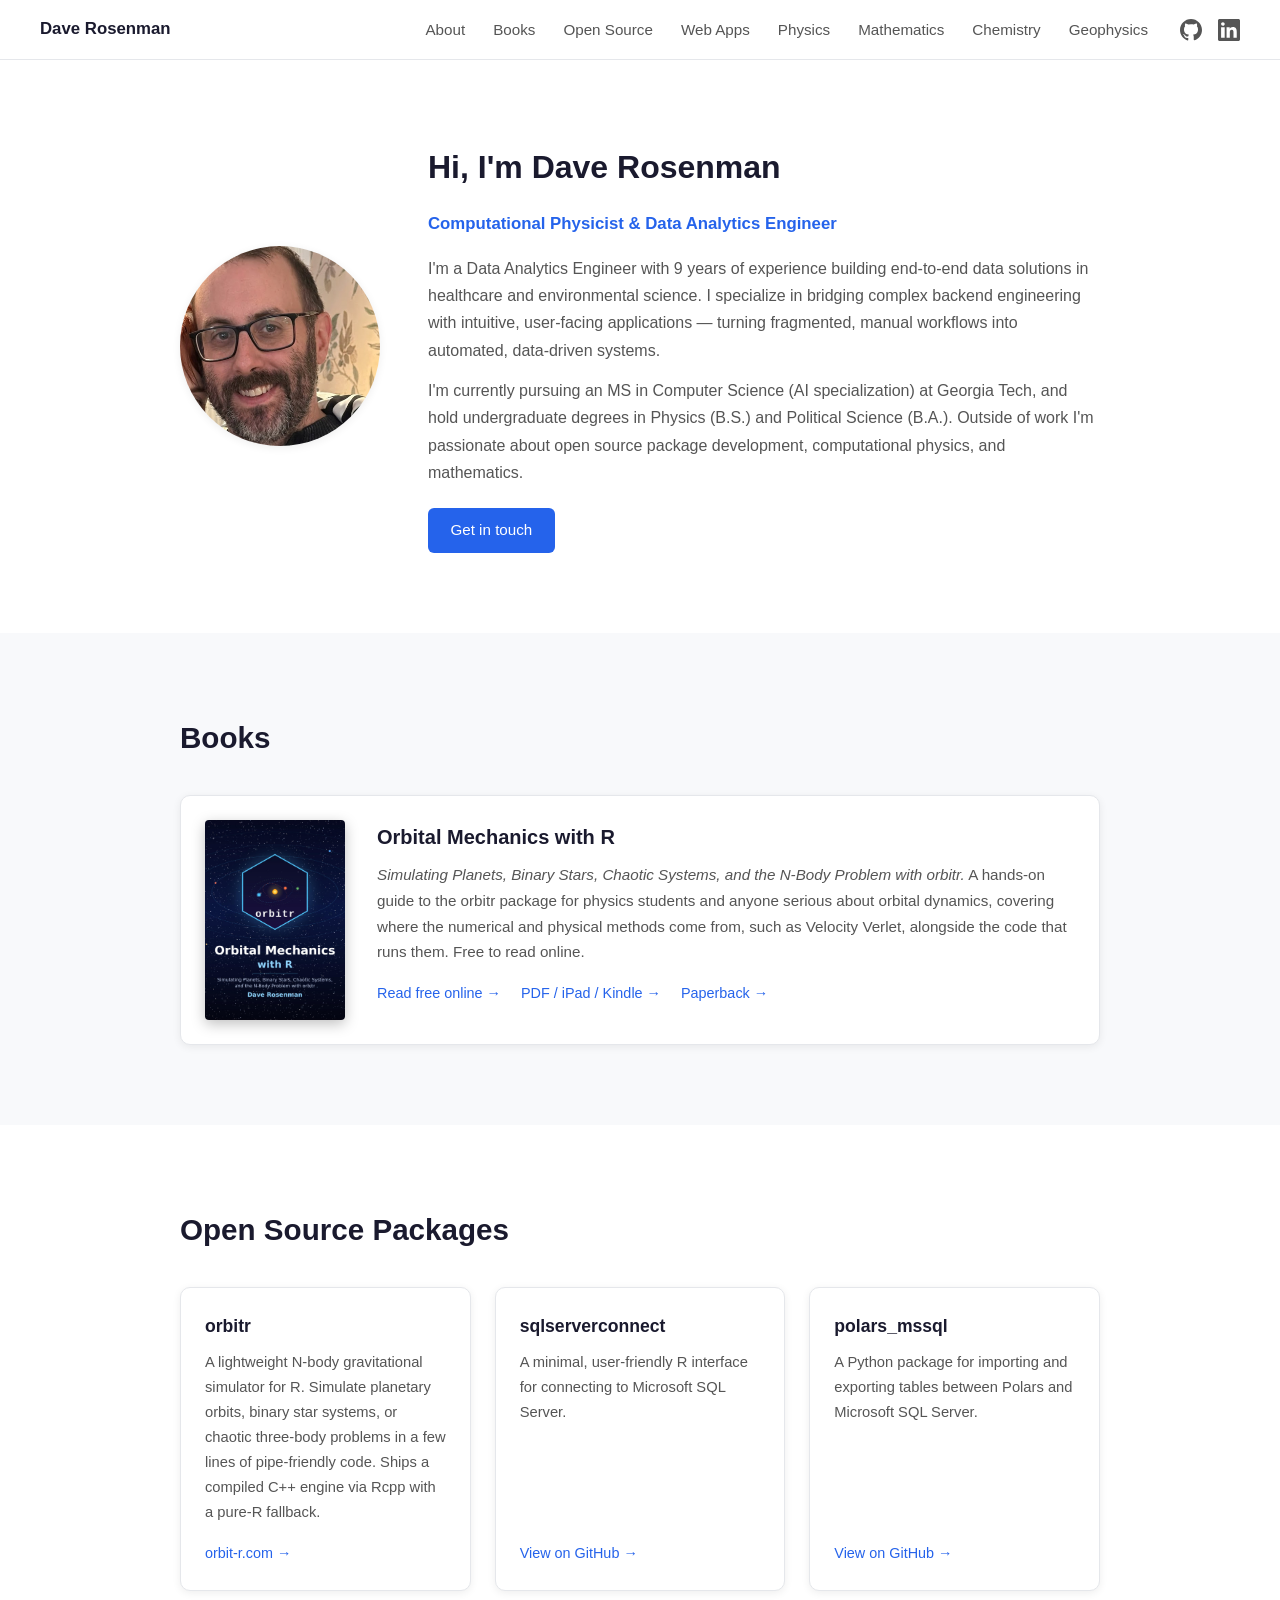
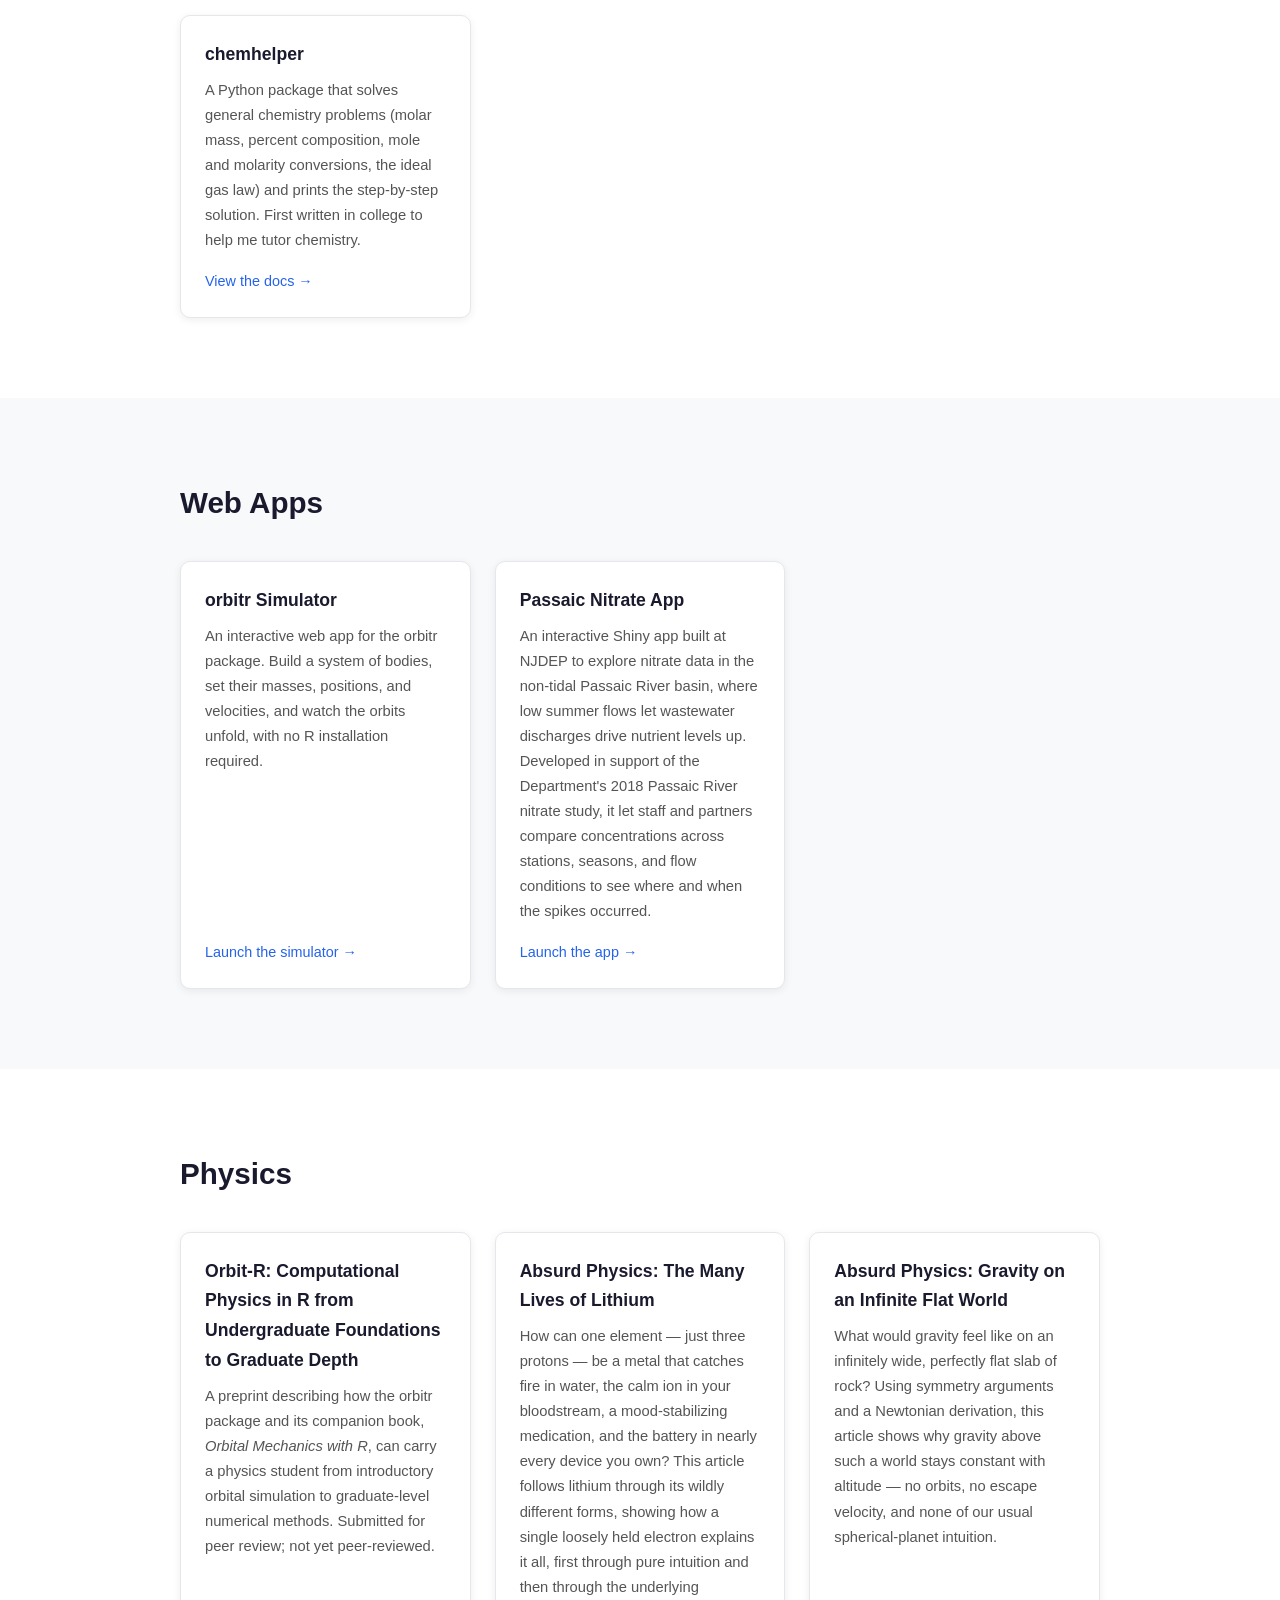
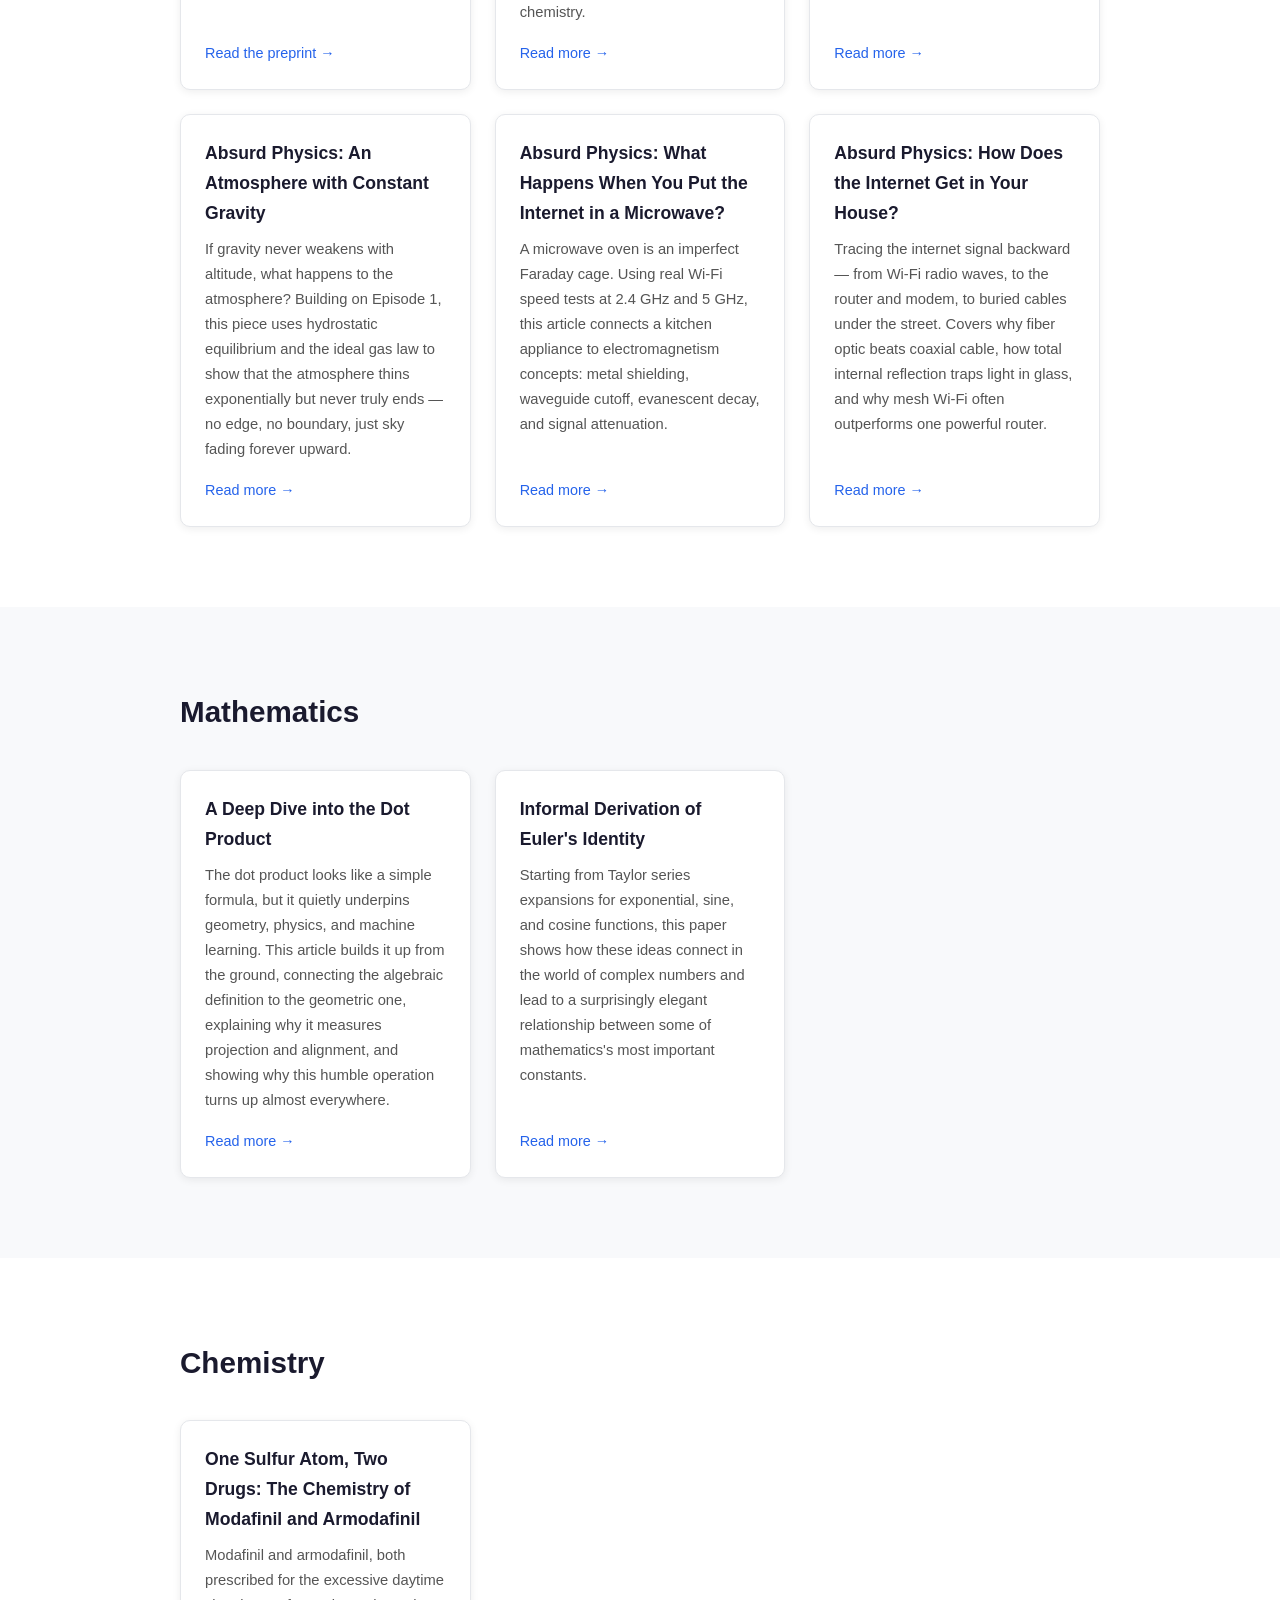
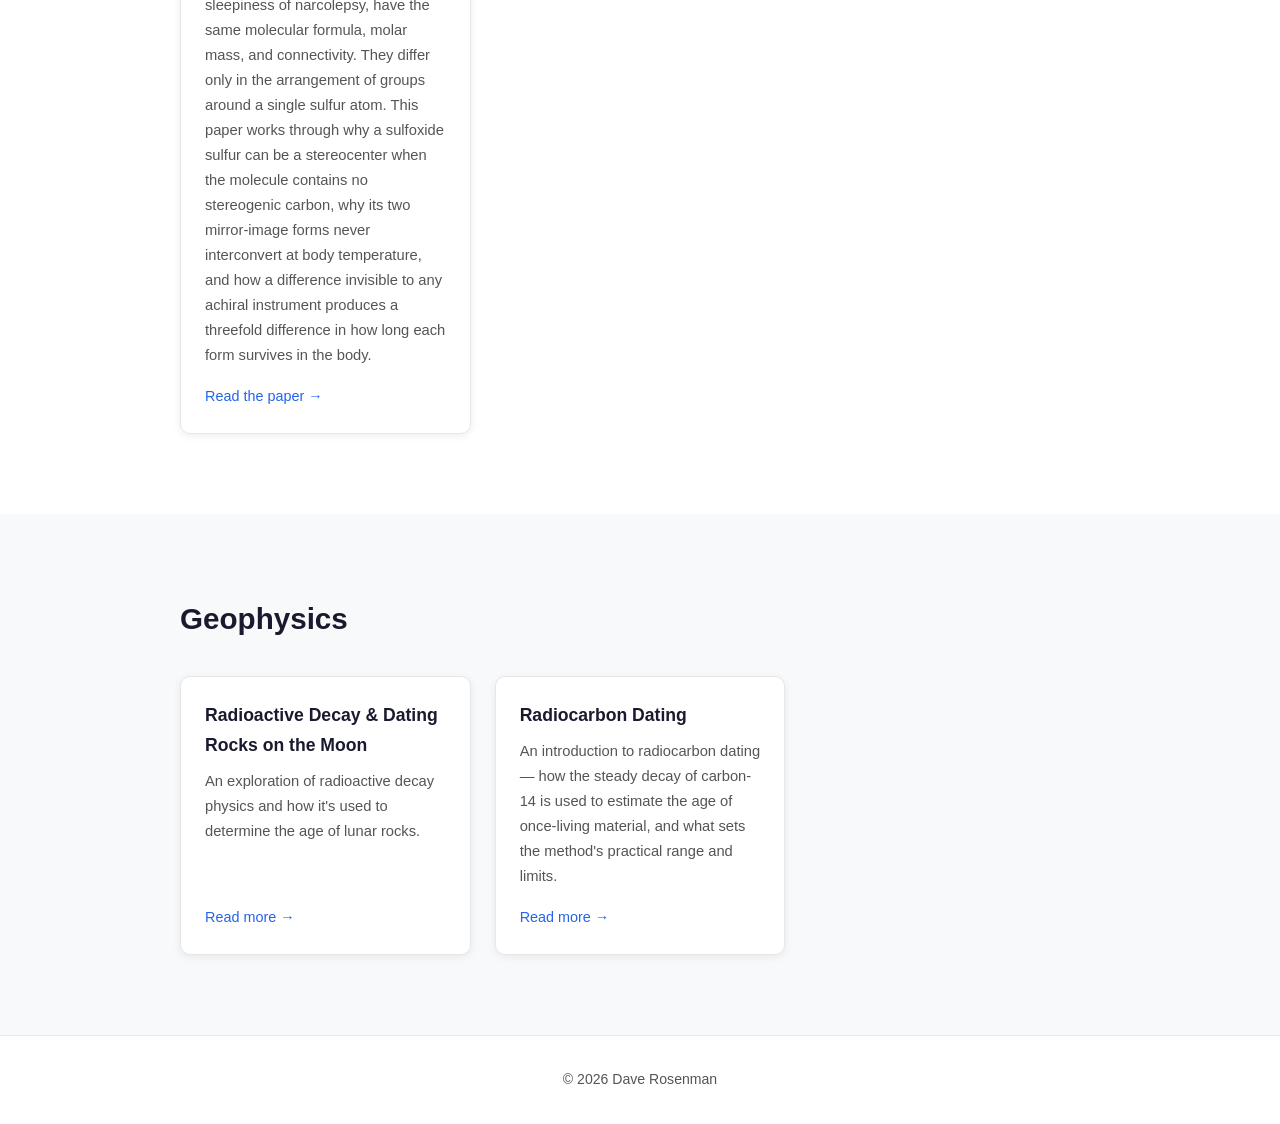
==== commit 50ad1199: "added chemistry section finished old paper on narcolepsy" ====
--- a/index.html
+++ b/index.html
@@ -17,9 +17,9 @@
       <li><a href="#packages">Open Source</a></li>
       <li><a href="#webapps">Web Apps</a></li>
       <li><a href="#physics">Physics</a></li>
+      <li><a href="#mathematics">Mathematics</a></li>
       <li><a href="#chemistry">Chemistry</a></li>
       <li><a href="#geophysics">Geophysics</a></li>
-      <li><a href="#mathematics">Mathematics</a></li>
     </ul>
     <div class="nav-icons">
       <a href="https://github.com/drosenman" target="_blank" aria-label="GitHub">
@@ -144,6 +144,22 @@
     </div>
   </section>
 
+  <section id="mathematics">
+    <h2>Mathematics</h2>
+    <div class="card-grid">
+      <div class="card">
+        <h3>A Deep Dive into the Dot Product</h3>
+        <p>The dot product looks like a simple formula, but it quietly underpins geometry, physics, and machine learning. This article builds it up from the ground, connecting the algebraic definition to the geometric one, explaining why it measures projection and alignment, and showing why this humble operation turns up almost everywhere.</p>
+        <a href="https://figshare.com/articles/online_resource/A_Deep_Dive_into_the_Dot_Product/32748333?file=65723994" target="_blank">Read more →</a>
+      </div>
+      <div class="card">
+        <h3>Informal Derivation of Euler's Identity</h3>
+        <p>Starting from Taylor series expansions for exponential, sine, and cosine functions, this paper shows how these ideas connect in the world of complex numbers and lead to a surprisingly elegant relationship between some of mathematics's most important constants.</p>
+        <a href="https://figshare.com/articles/online_resource/Informal_Derivation_of_Euler_s_Identity/32746095" target="_blank">Read more →</a>
+      </div>
+    </div>
+  </section>
+
   <section id="chemistry">
     <h2>Chemistry</h2>
     <div class="card-grid">
@@ -171,22 +187,6 @@
     </div>
   </section>
 
-  <section id="mathematics">
-    <h2>Mathematics</h2>
-    <div class="card-grid">
-      <div class="card">
-        <h3>A Deep Dive into the Dot Product</h3>
-        <p>The dot product looks like a simple formula, but it quietly underpins geometry, physics, and machine learning. This article builds it up from the ground, connecting the algebraic definition to the geometric one, explaining why it measures projection and alignment, and showing why this humble operation turns up almost everywhere.</p>
-        <a href="https://figshare.com/articles/online_resource/A_Deep_Dive_into_the_Dot_Product/32748333?file=65723994" target="_blank">Read more →</a>
-      </div>
-      <div class="card">
-        <h3>Informal Derivation of Euler's Identity</h3>
-        <p>Starting from Taylor series expansions for exponential, sine, and cosine functions, this paper shows how these ideas connect in the world of complex numbers and lead to a surprisingly elegant relationship between some of mathematics's most important constants.</p>
-        <a href="https://figshare.com/articles/online_resource/Informal_Derivation_of_Euler_s_Identity/32746095" target="_blank">Read more →</a>
-      </div>
-    </div>
-  </section>
-
   <footer>
     <p>© 2026 Dave Rosenman</p>
   </footer>
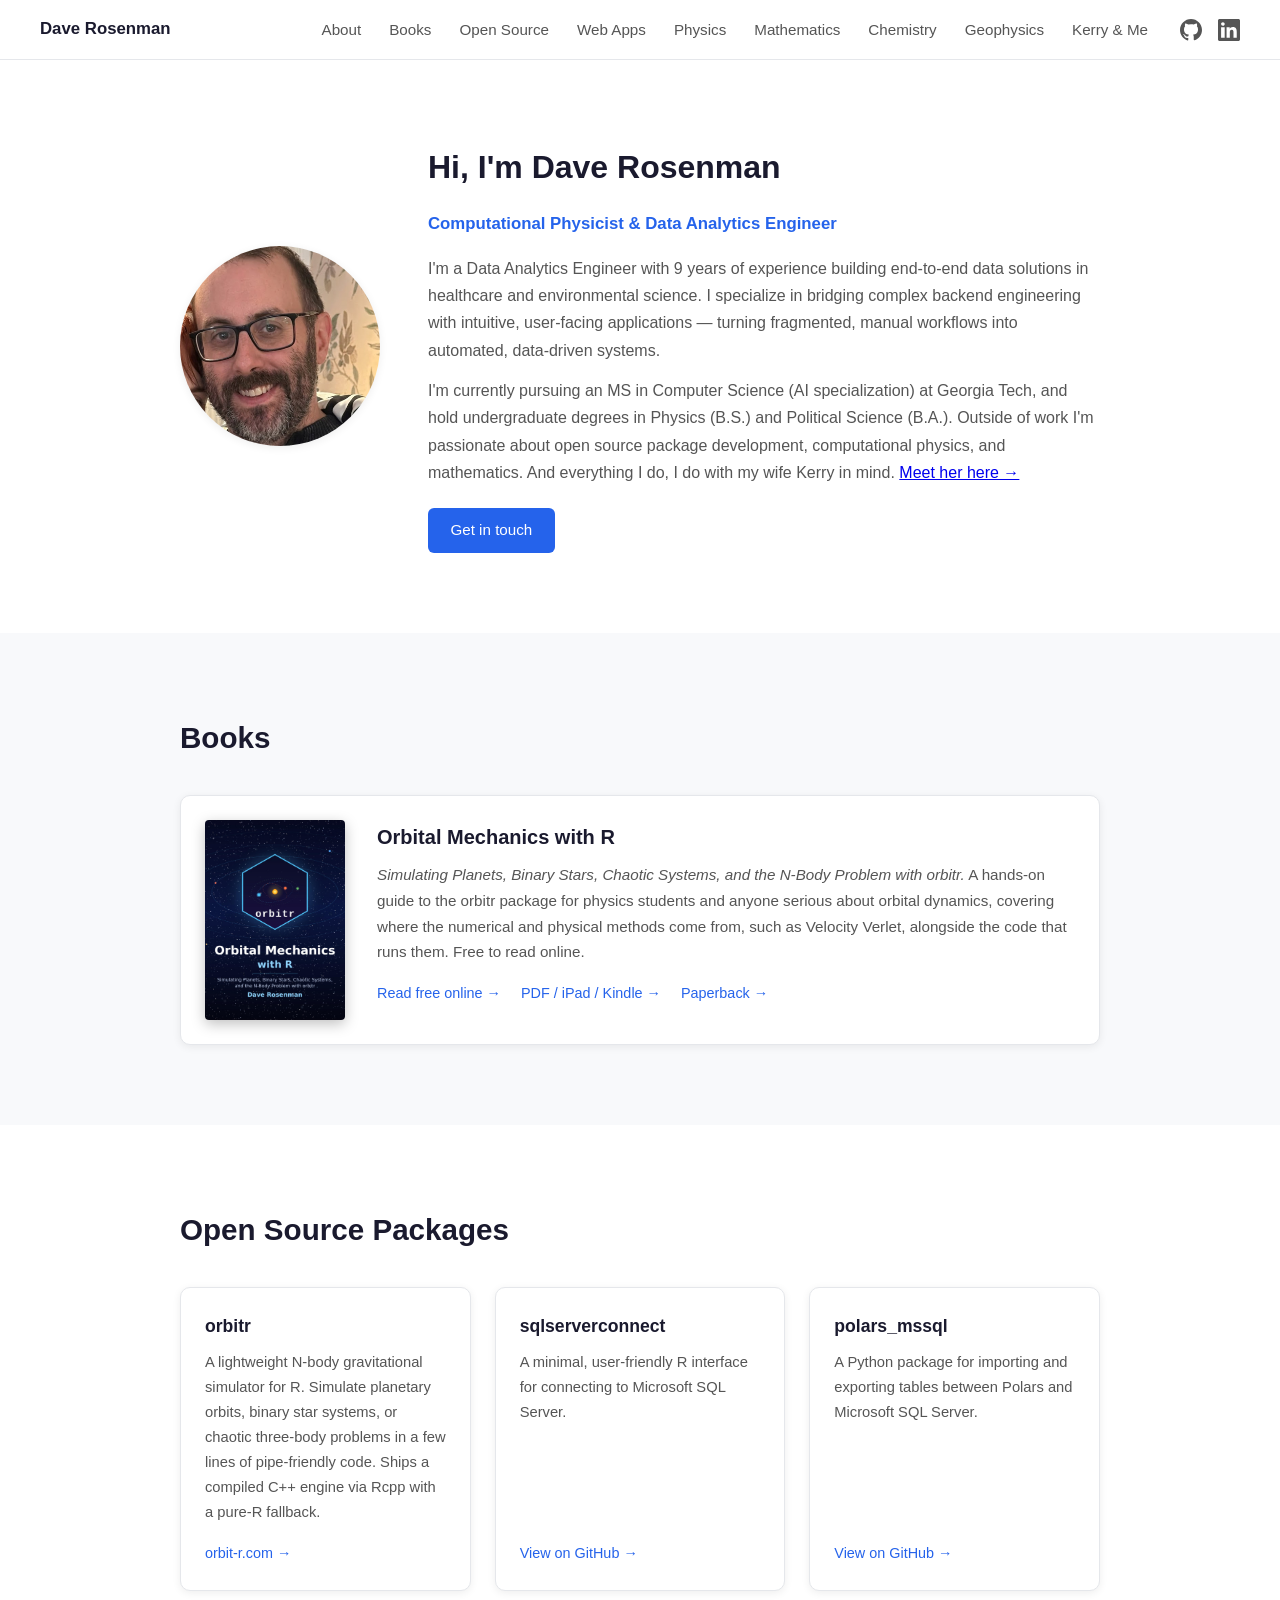
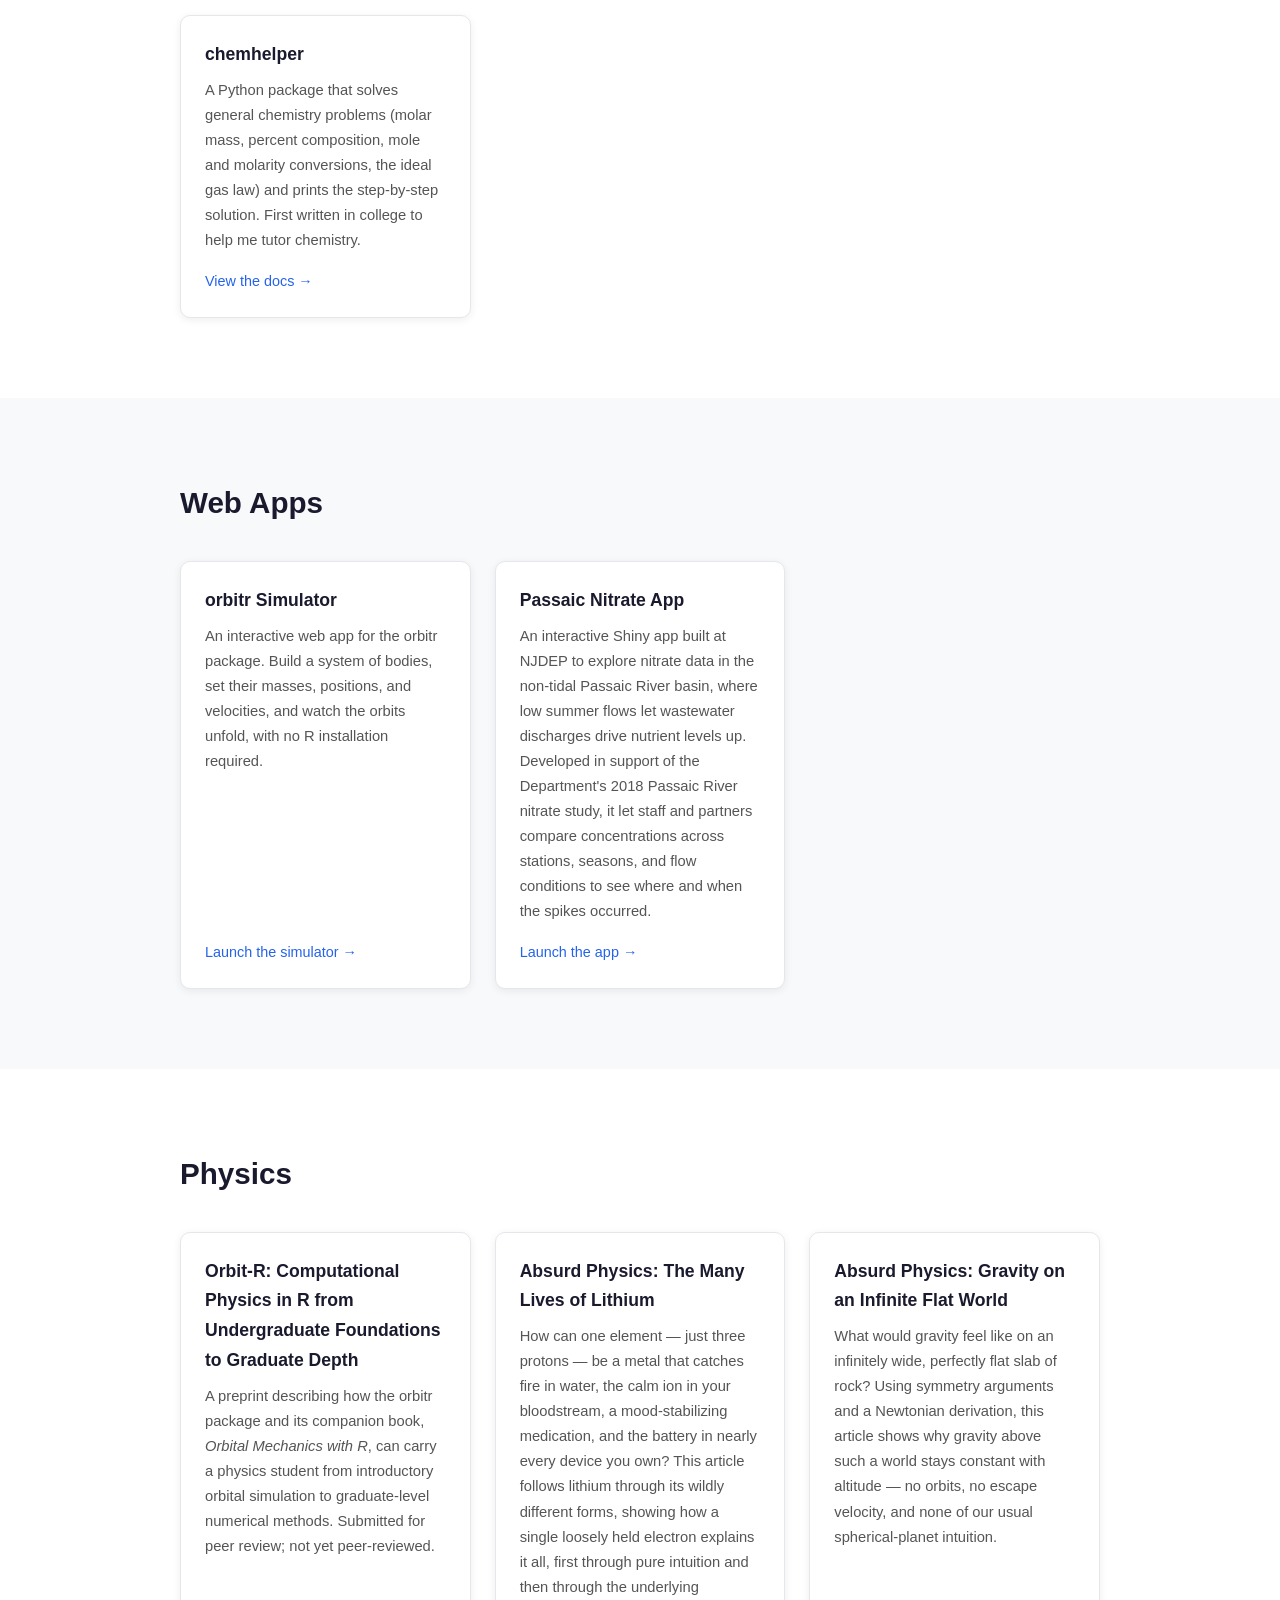
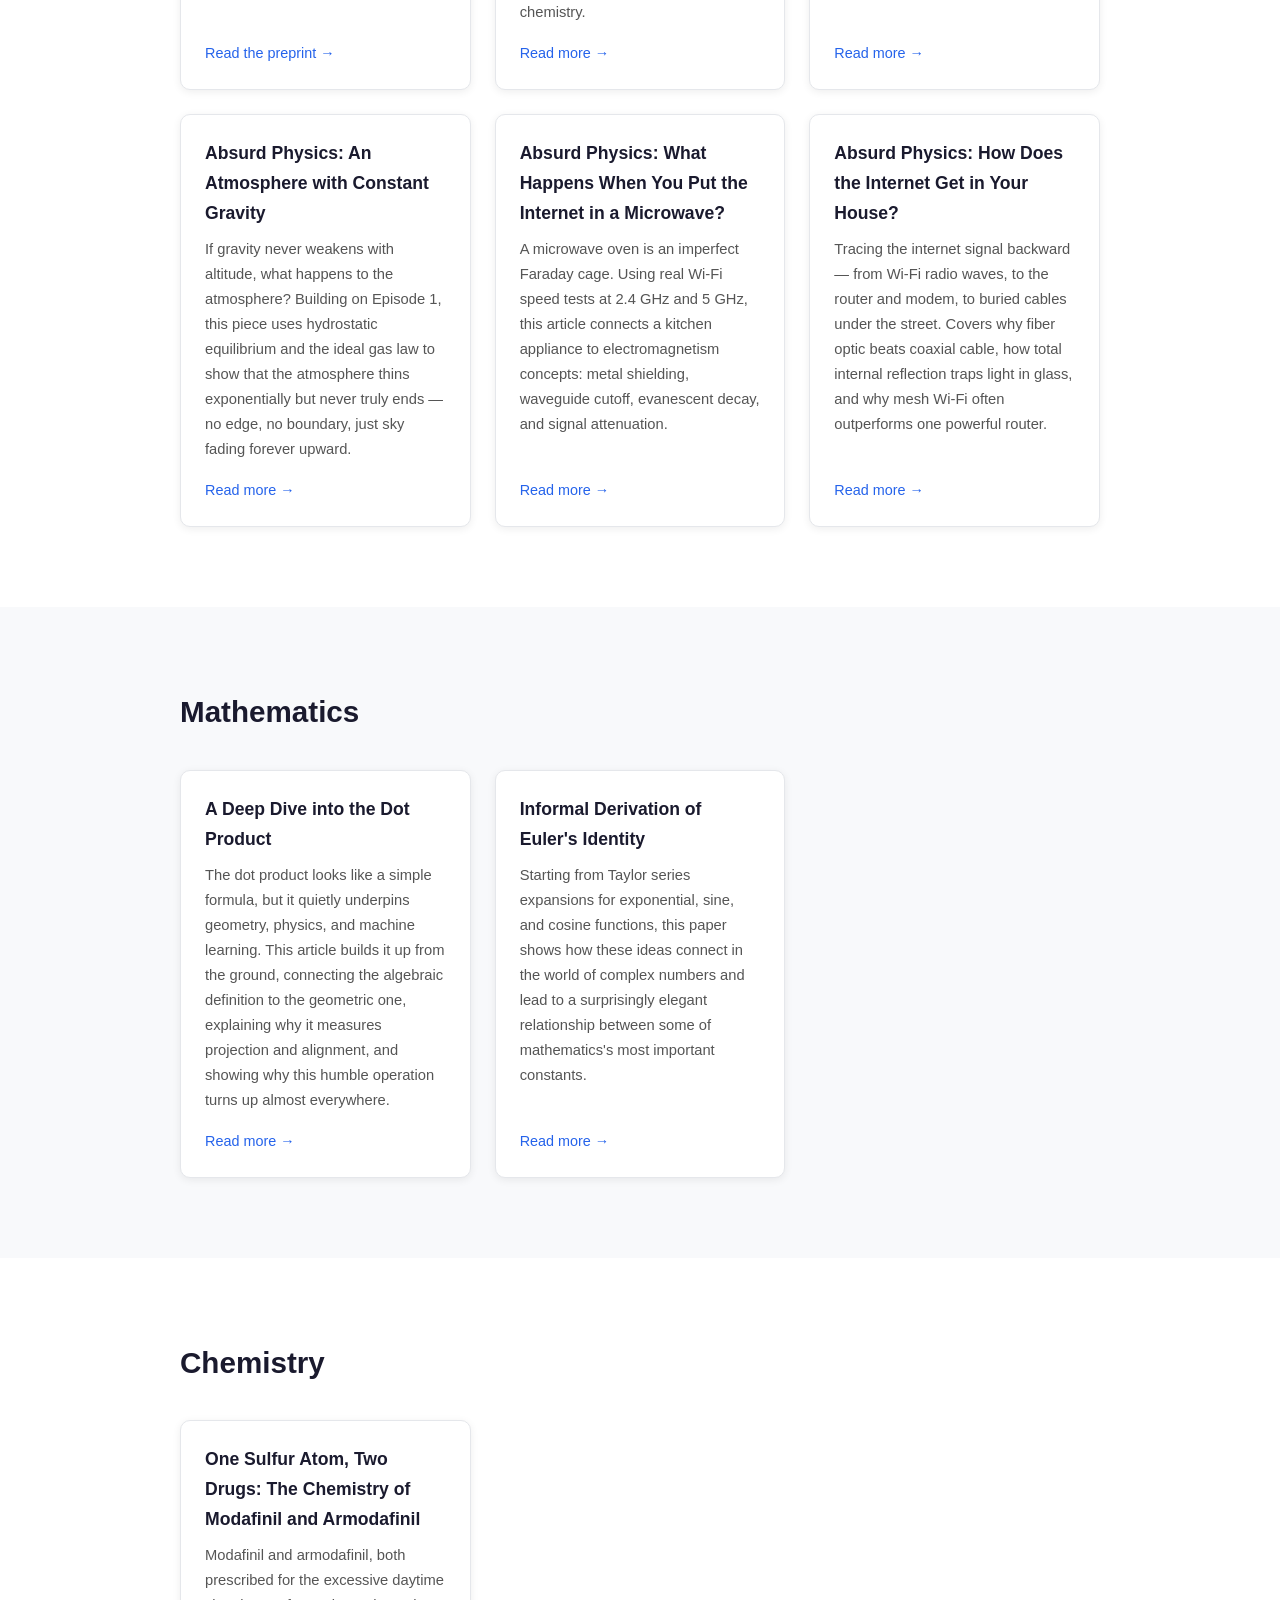
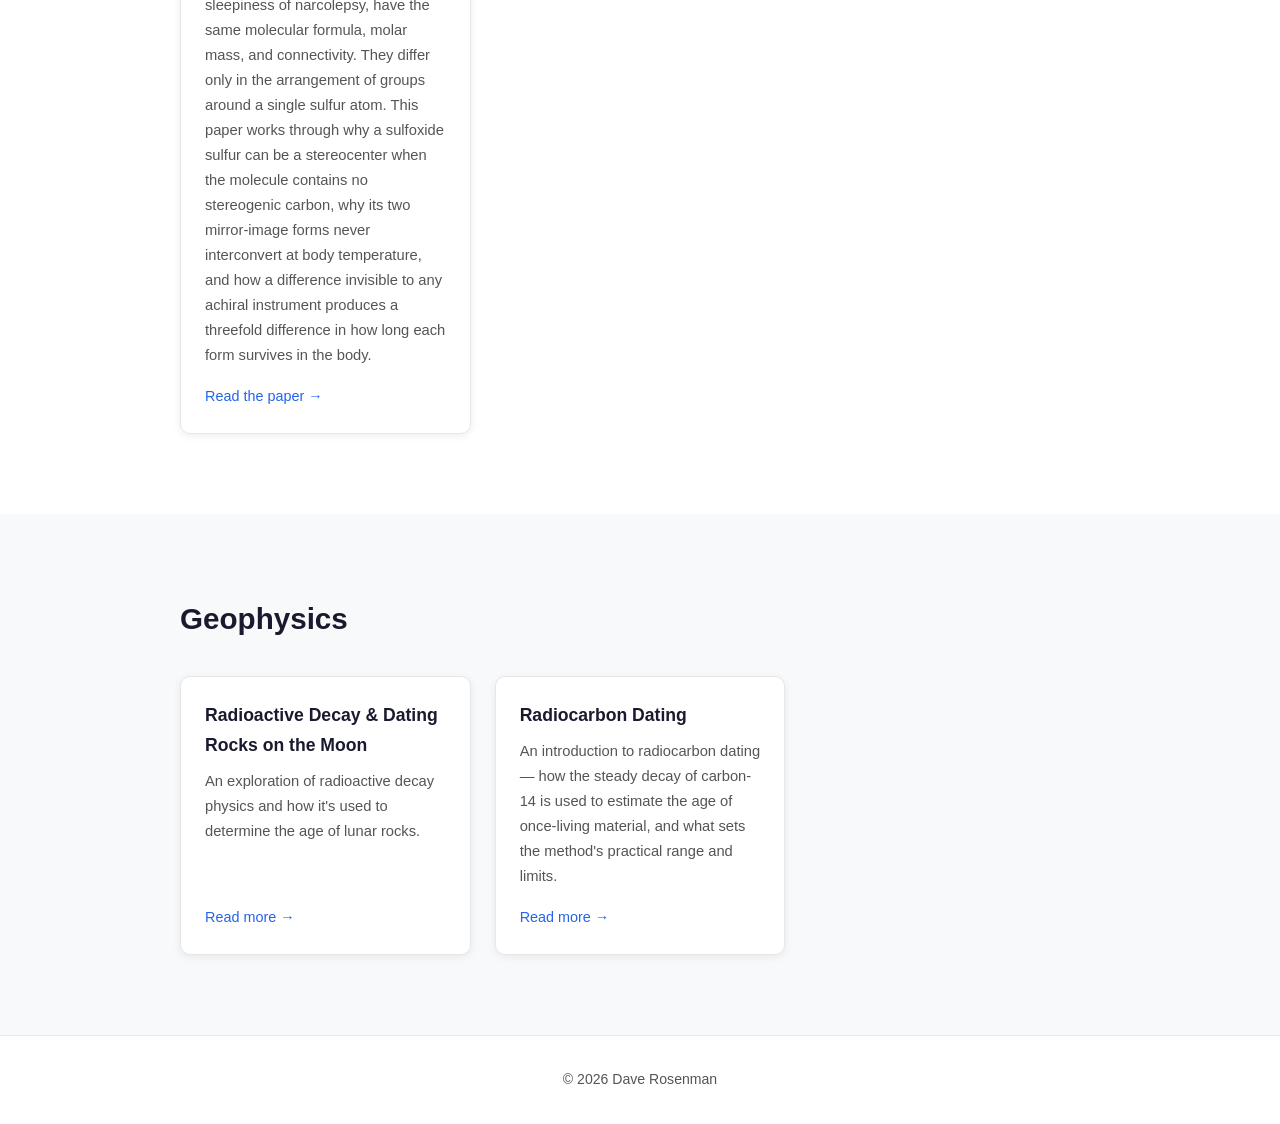
==== commit f7787b66: "added family section" ====
--- a/index.html
+++ b/index.html
@@ -20,6 +20,7 @@
       <li><a href="#mathematics">Mathematics</a></li>
       <li><a href="#chemistry">Chemistry</a></li>
       <li><a href="#geophysics">Geophysics</a></li>
+      <li><a href="family.html">Kerry &amp; Me</a></li>
     </ul>
     <div class="nav-icons">
       <a href="https://github.com/drosenman" target="_blank" aria-label="GitHub">
@@ -42,7 +43,7 @@
         <h1>Hi, I'm Dave Rosenman</h1>
         <p class="tagline">Computational Physicist &amp; Data Analytics Engineer</p>
         <p>I'm a Data Analytics Engineer with 9 years of experience building end-to-end data solutions in healthcare and environmental science. I specialize in bridging complex backend engineering with intuitive, user-facing applications — turning fragmented, manual workflows into automated, data-driven systems.</p>
-        <p>I'm currently pursuing an MS in Computer Science (AI specialization) at Georgia Tech, and hold undergraduate degrees in Physics (B.S.) and Political Science (B.A.). Outside of work I'm passionate about open source package development, computational physics, and mathematics.</p>
+        <p>I'm currently pursuing an MS in Computer Science (AI specialization) at Georgia Tech, and hold undergraduate degrees in Physics (B.S.) and Political Science (B.A.). Outside of work I'm passionate about open source package development, computational physics, and mathematics. And everything I do, I do with my wife Kerry in mind. <a href="family.html">Meet her here →</a></p>
         <a href="mailto:dave.rosenman.data@gmail.com" class="btn">Get in touch</a>
       </div>
     </div>
--- a/styles.css
+++ b/styles.css
@@ -265,6 +265,55 @@
   border-top: 1px solid var(--border);
 }
 
+/* FAMILY PAGE */
+a.nav-name {
+  color: var(--text);
+  text-decoration: none;
+}
+
+.family-intro {
+  max-width: 720px;
+  margin: 0 auto 2.5rem;
+  text-align: center;
+}
+
+.family-intro h1 {
+  font-size: 2.2rem;
+  line-height: 1.2;
+}
+
+.family-intro .tagline {
+  color: var(--accent);
+  font-weight: 600;
+  margin-bottom: 1.5rem;
+}
+
+.family-intro p {
+  color: var(--muted);
+  margin-bottom: 1rem;
+}
+
+.family-hero {
+  width: 100%;
+  border-radius: 12px;
+  box-shadow: var(--card-shadow);
+  margin-bottom: 1.5rem;
+}
+
+.photo-grid {
+  columns: 3 260px;
+  column-gap: 1rem;
+}
+
+.photo-grid img {
+  width: 100%;
+  margin-bottom: 1rem;
+  border-radius: 10px;
+  box-shadow: var(--card-shadow);
+  break-inside: avoid;
+  display: block;
+}
+
 /* RESPONSIVE */
 @media (max-width: 640px) {
   .about-inner {
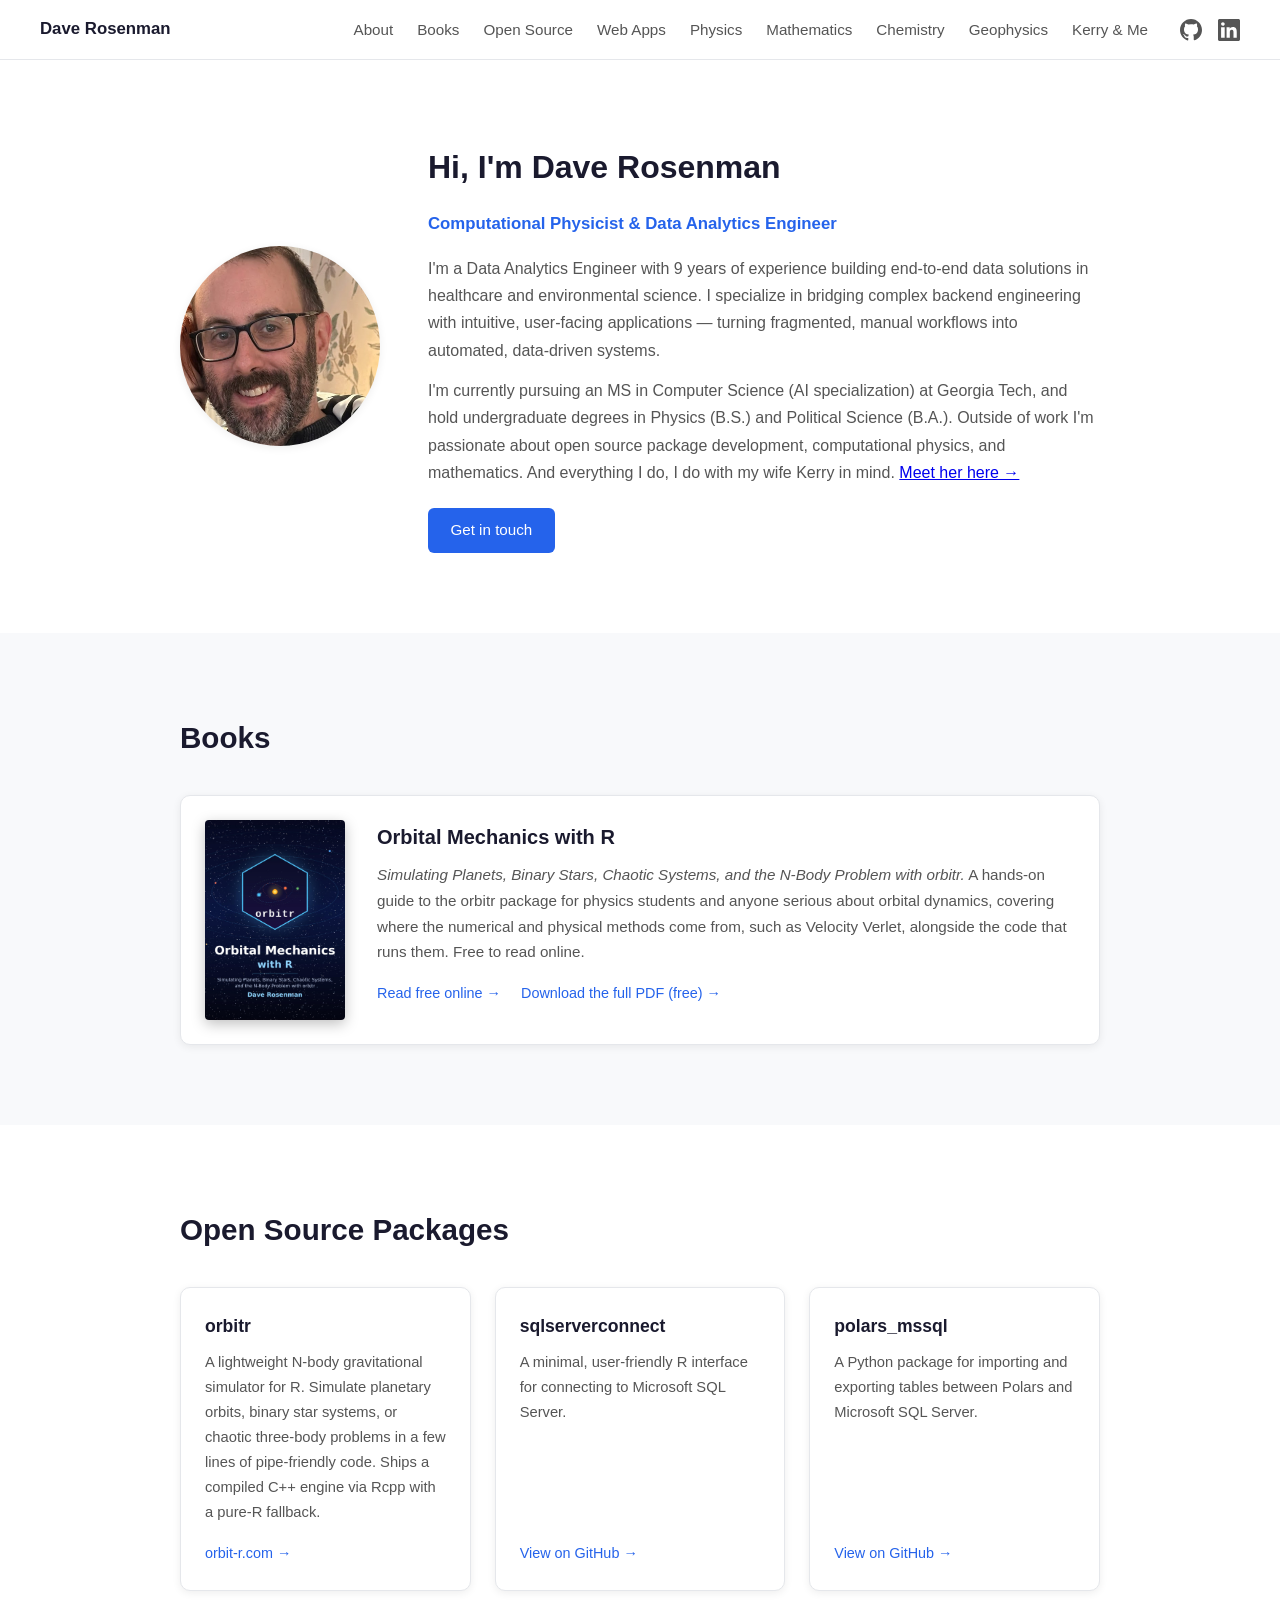
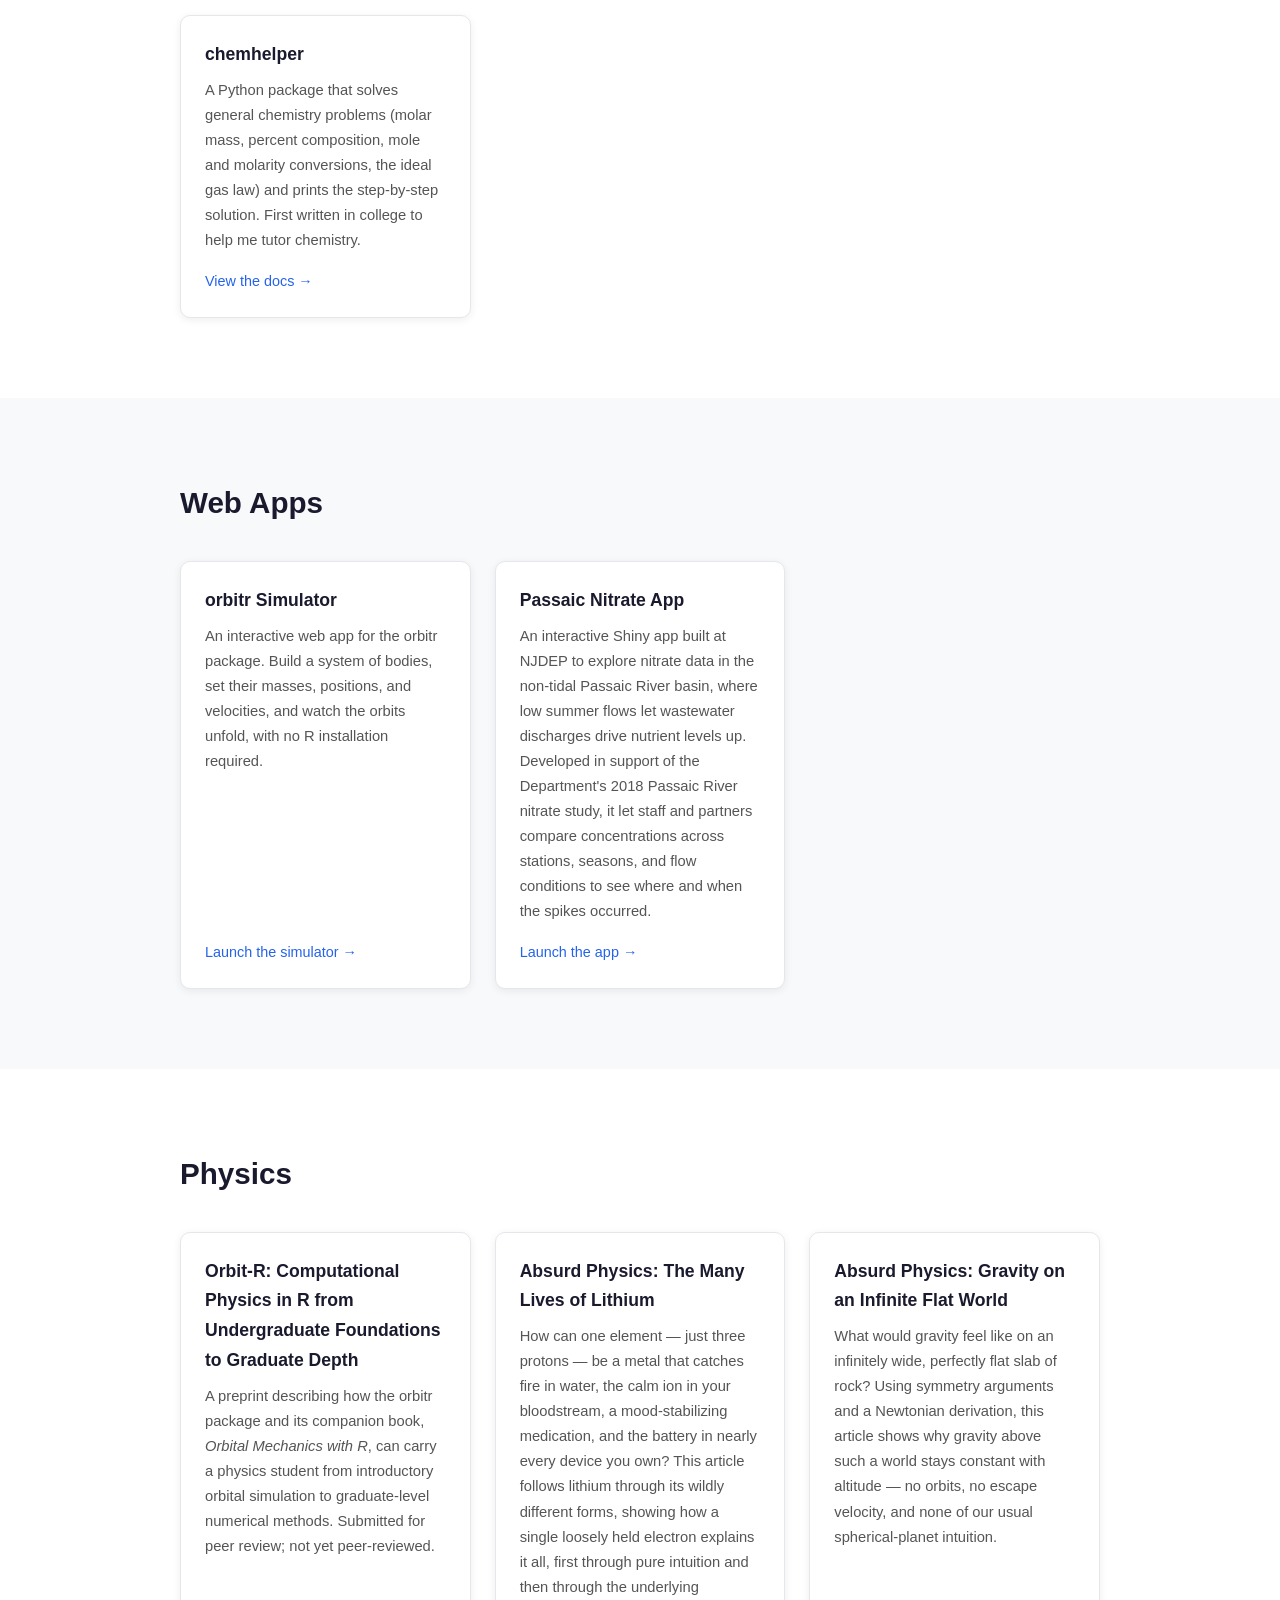
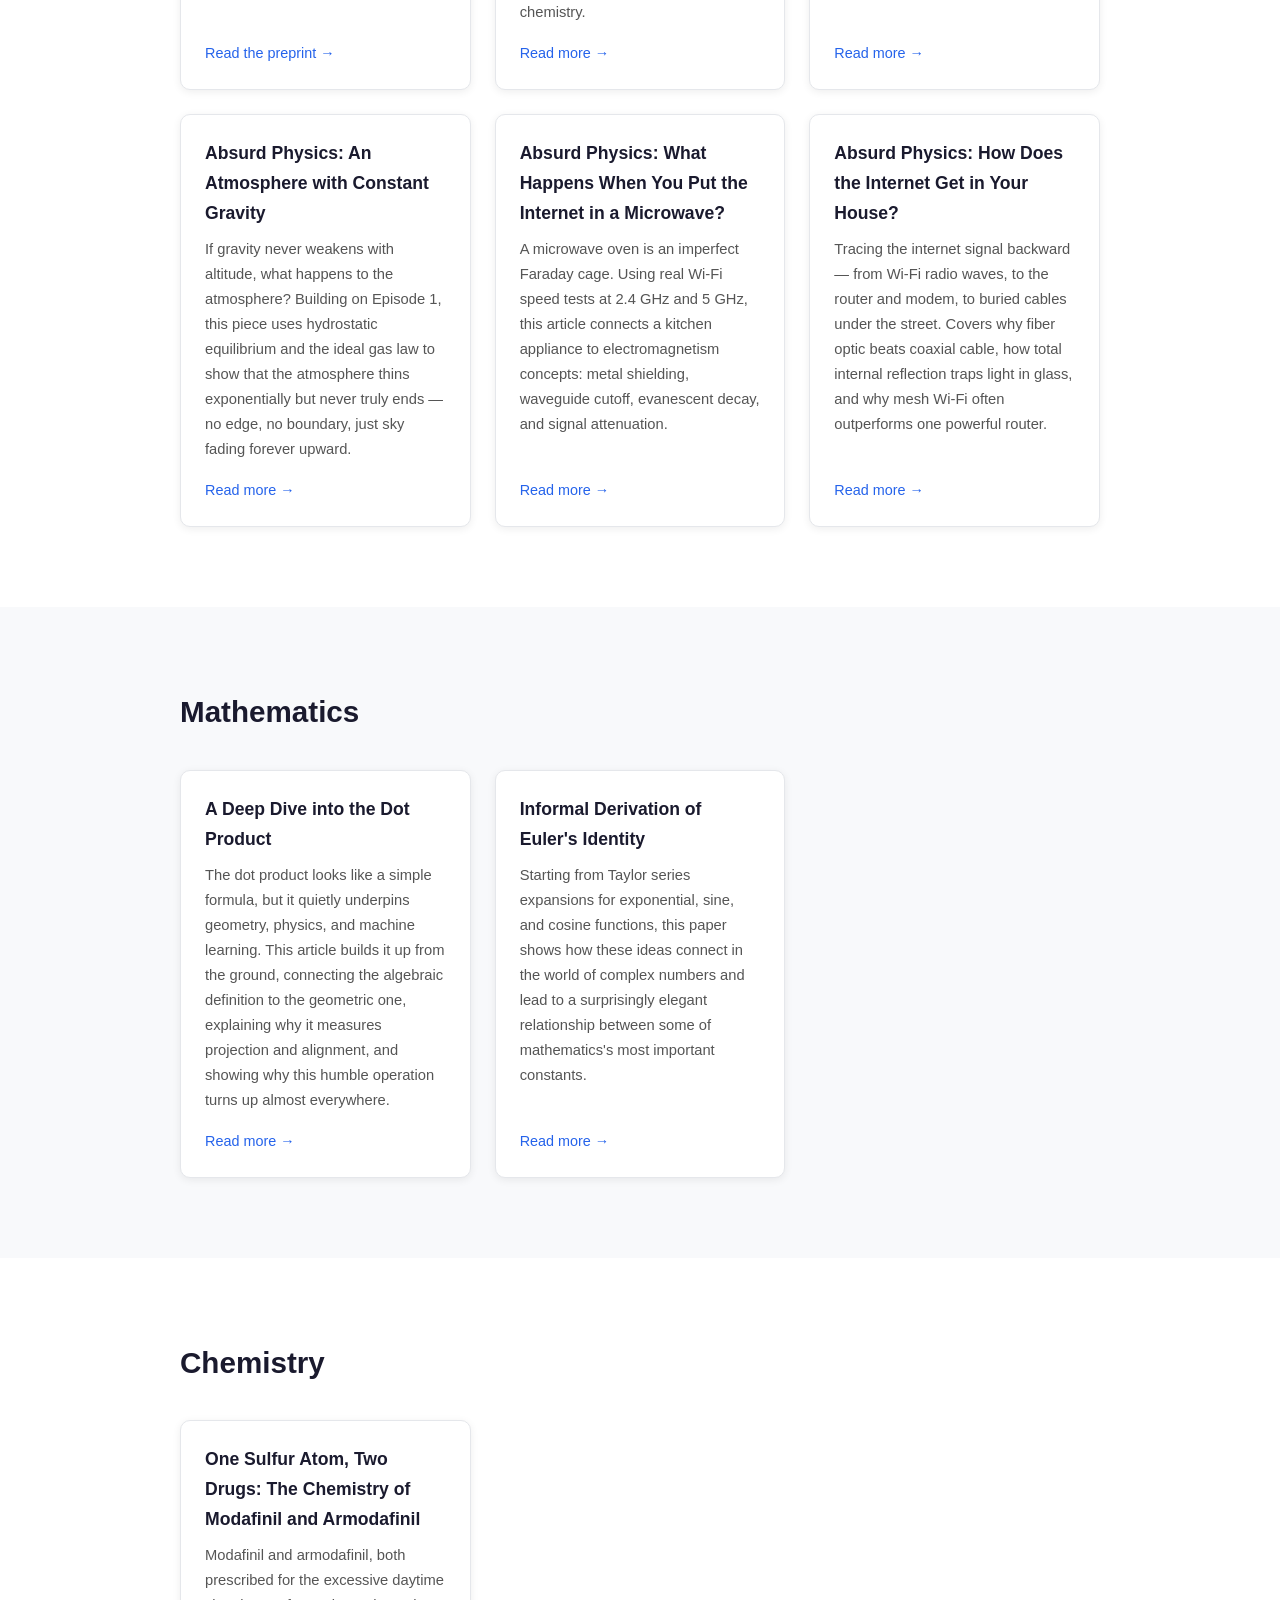
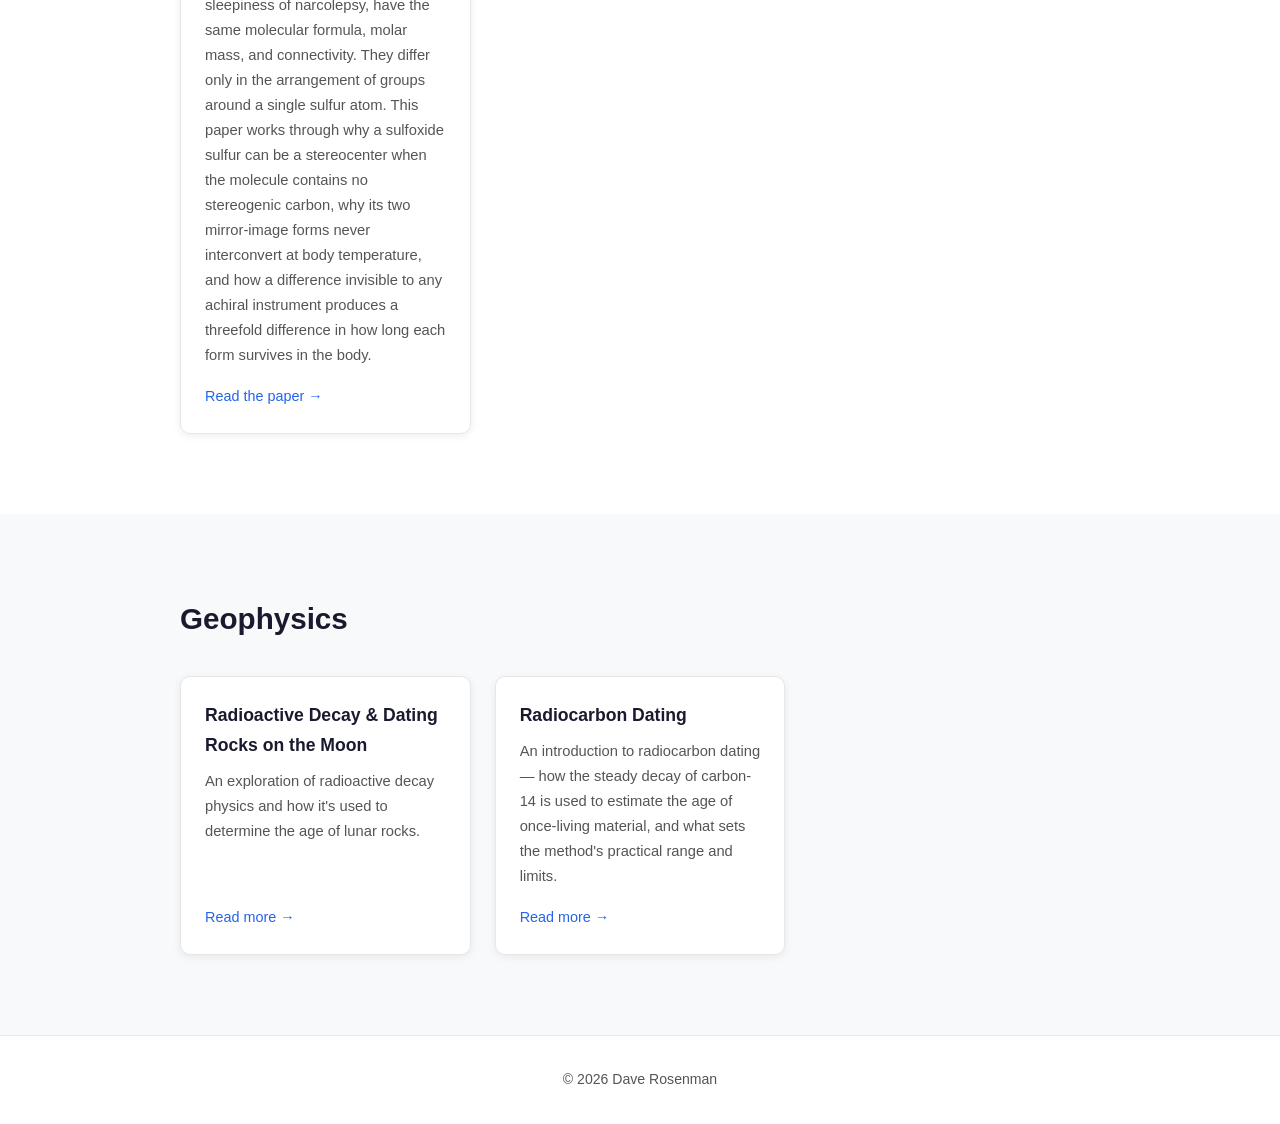
==== commit d07a63b7: "added free pdf" ====
--- a/index.html
+++ b/index.html
@@ -60,8 +60,7 @@
         <p><em>Simulating Planets, Binary Stars, Chaotic Systems, and the N-Body Problem with orbitr.</em> A hands-on guide to the orbitr package for physics students and anyone serious about orbital dynamics, covering where the numerical and physical methods come from, such as Velocity Verlet, alongside the code that runs them. Free to read online.</p>
         <div class="card-links">
           <a href="https://book.orbit-r.com/" target="_blank">Read free online →</a>
-          <a href="https://leanpub.com/orbital-mechanics-with-r" target="_blank">PDF / iPad / Kindle →</a>
-          <a href="https://www.lulu.com/shop/dave-rosenman/orbital-mechanics-with-r/paperback/product-57nq7we.html" target="_blank">Paperback →</a>
+          <a href="orbital-mechanics-with-r.pdf" download>Download the full PDF (free) →</a>
         </div>
       </div>
     </div>
@@ -192,5 +191,16 @@
     <p>© 2026 Dave Rosenman</p>
   </footer>
 
+  <script>
+    // Arriving from another page with a #section link: jump straight to it
+    // (smooth scrolling on page load can stop partway).
+    if (location.hash) {
+      addEventListener("load", () => {
+        const target = document.querySelector(location.hash);
+        if (target) target.scrollIntoView({ behavior: "instant" });
+      });
+    }
+  </script>
+
 </body>
 </html>
--- a/styles.css
+++ b/styles.css
@@ -34,8 +34,8 @@
   display: flex;
   align-items: center;
   gap: 2rem;
-  padding: 0 2.5rem;
-  height: 60px;
+  padding: 0.75rem 2.5rem;
+  min-height: 60px;
   background: var(--bg);
   border-bottom: 1px solid var(--border);
 }
@@ -49,7 +49,10 @@
 nav ul {
   list-style: none;
   display: flex;
-  gap: 1.75rem;
+  flex-wrap: wrap;
+  justify-content: flex-end;
+  column-gap: 1.5rem;
+  row-gap: 0.25rem;
 }
 
 nav ul a {
@@ -57,6 +60,7 @@
   color: var(--muted);
   font-size: 0.95rem;
   font-weight: 500;
+  white-space: nowrap;
   transition: color 0.2s;
 }
 
@@ -82,6 +86,10 @@
 }
 
 /* SECTIONS */
+section {
+  scroll-margin-top: 80px;
+}
+
 section {
   padding: 5rem 2.5rem;
   max-width: 1000px;
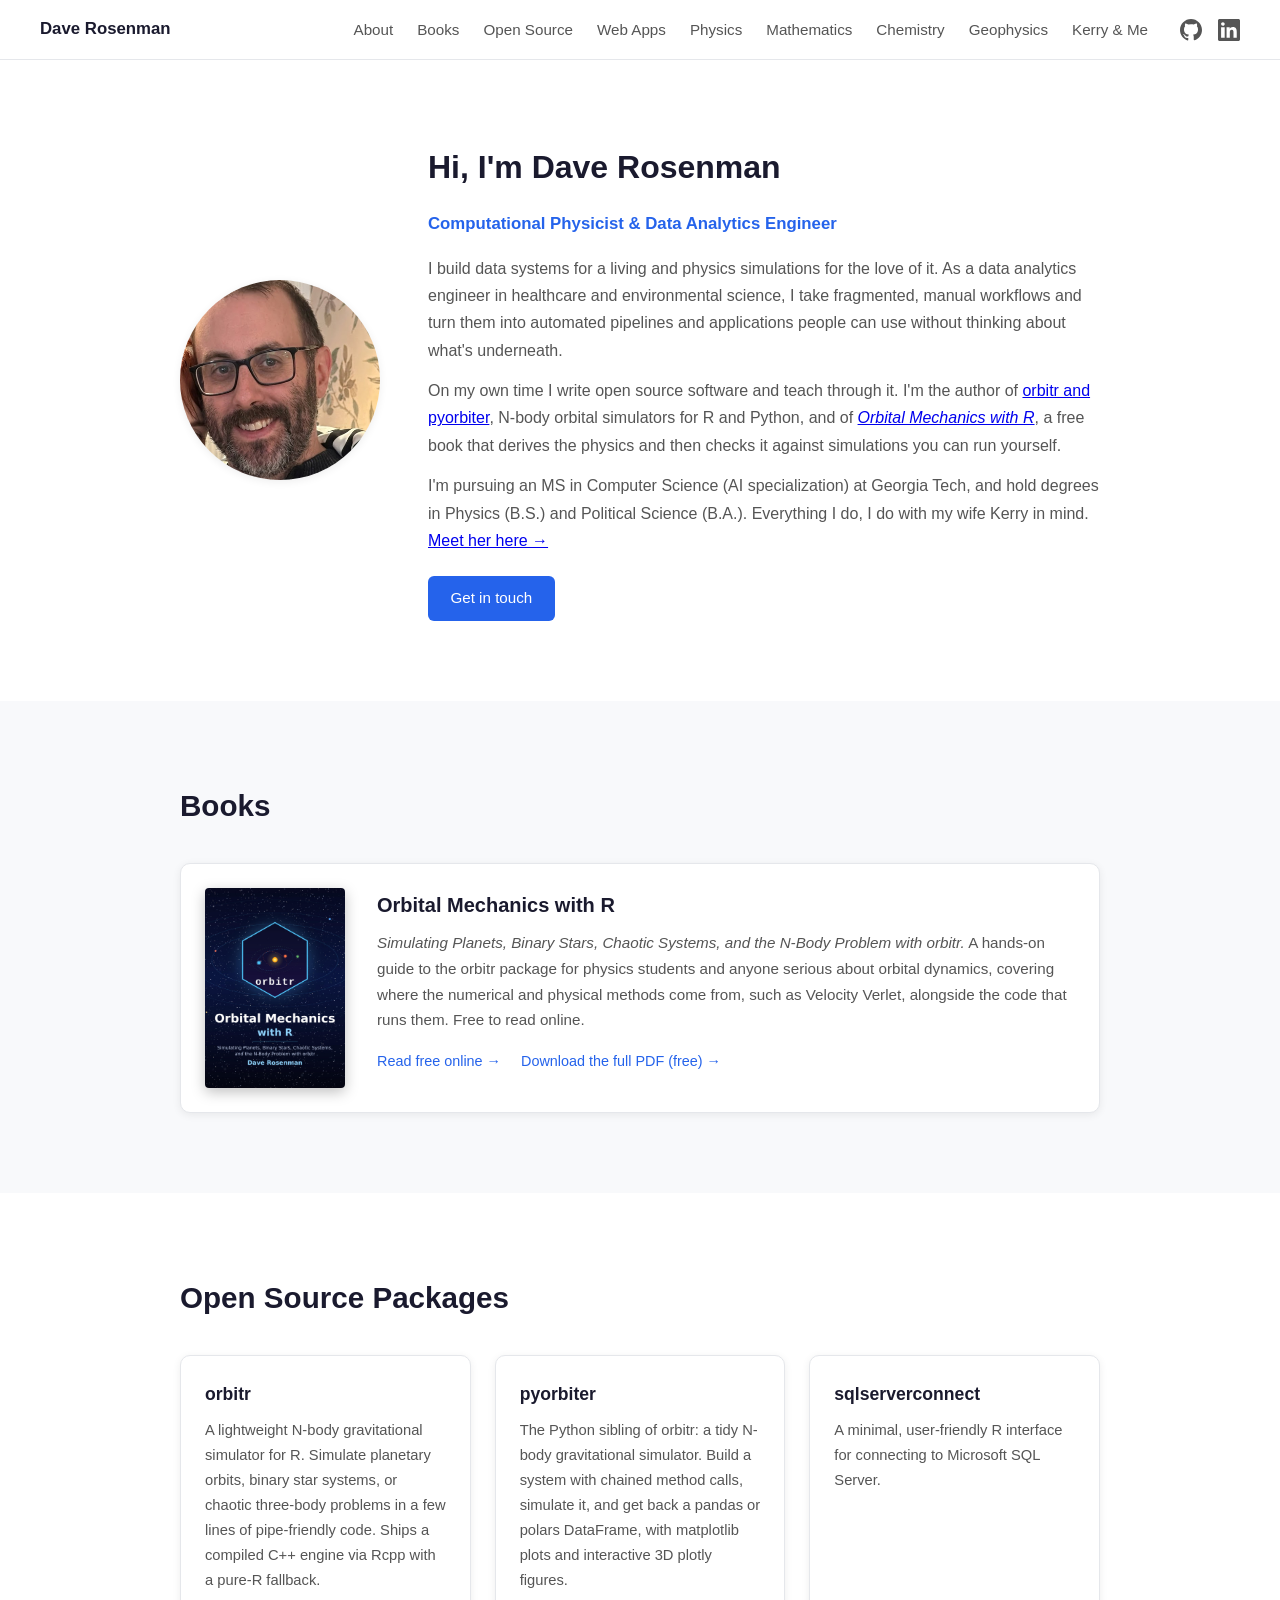
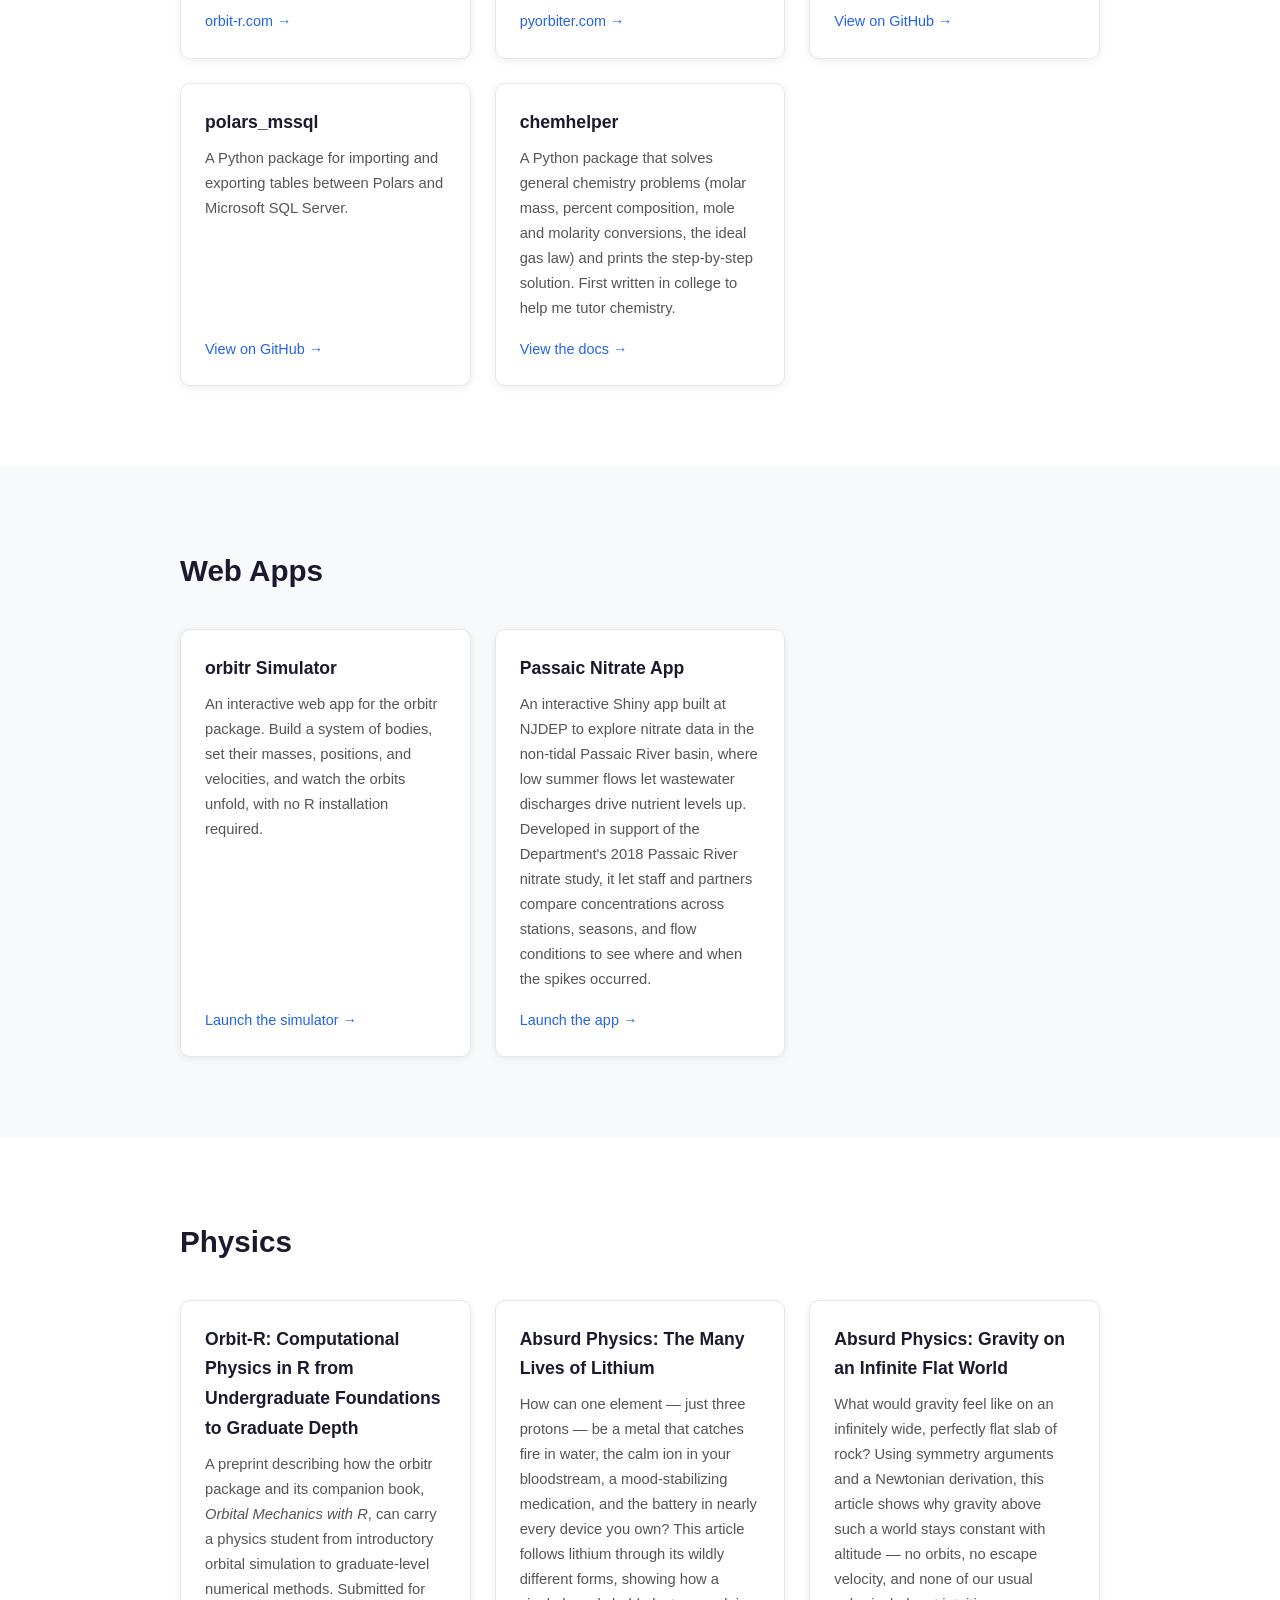
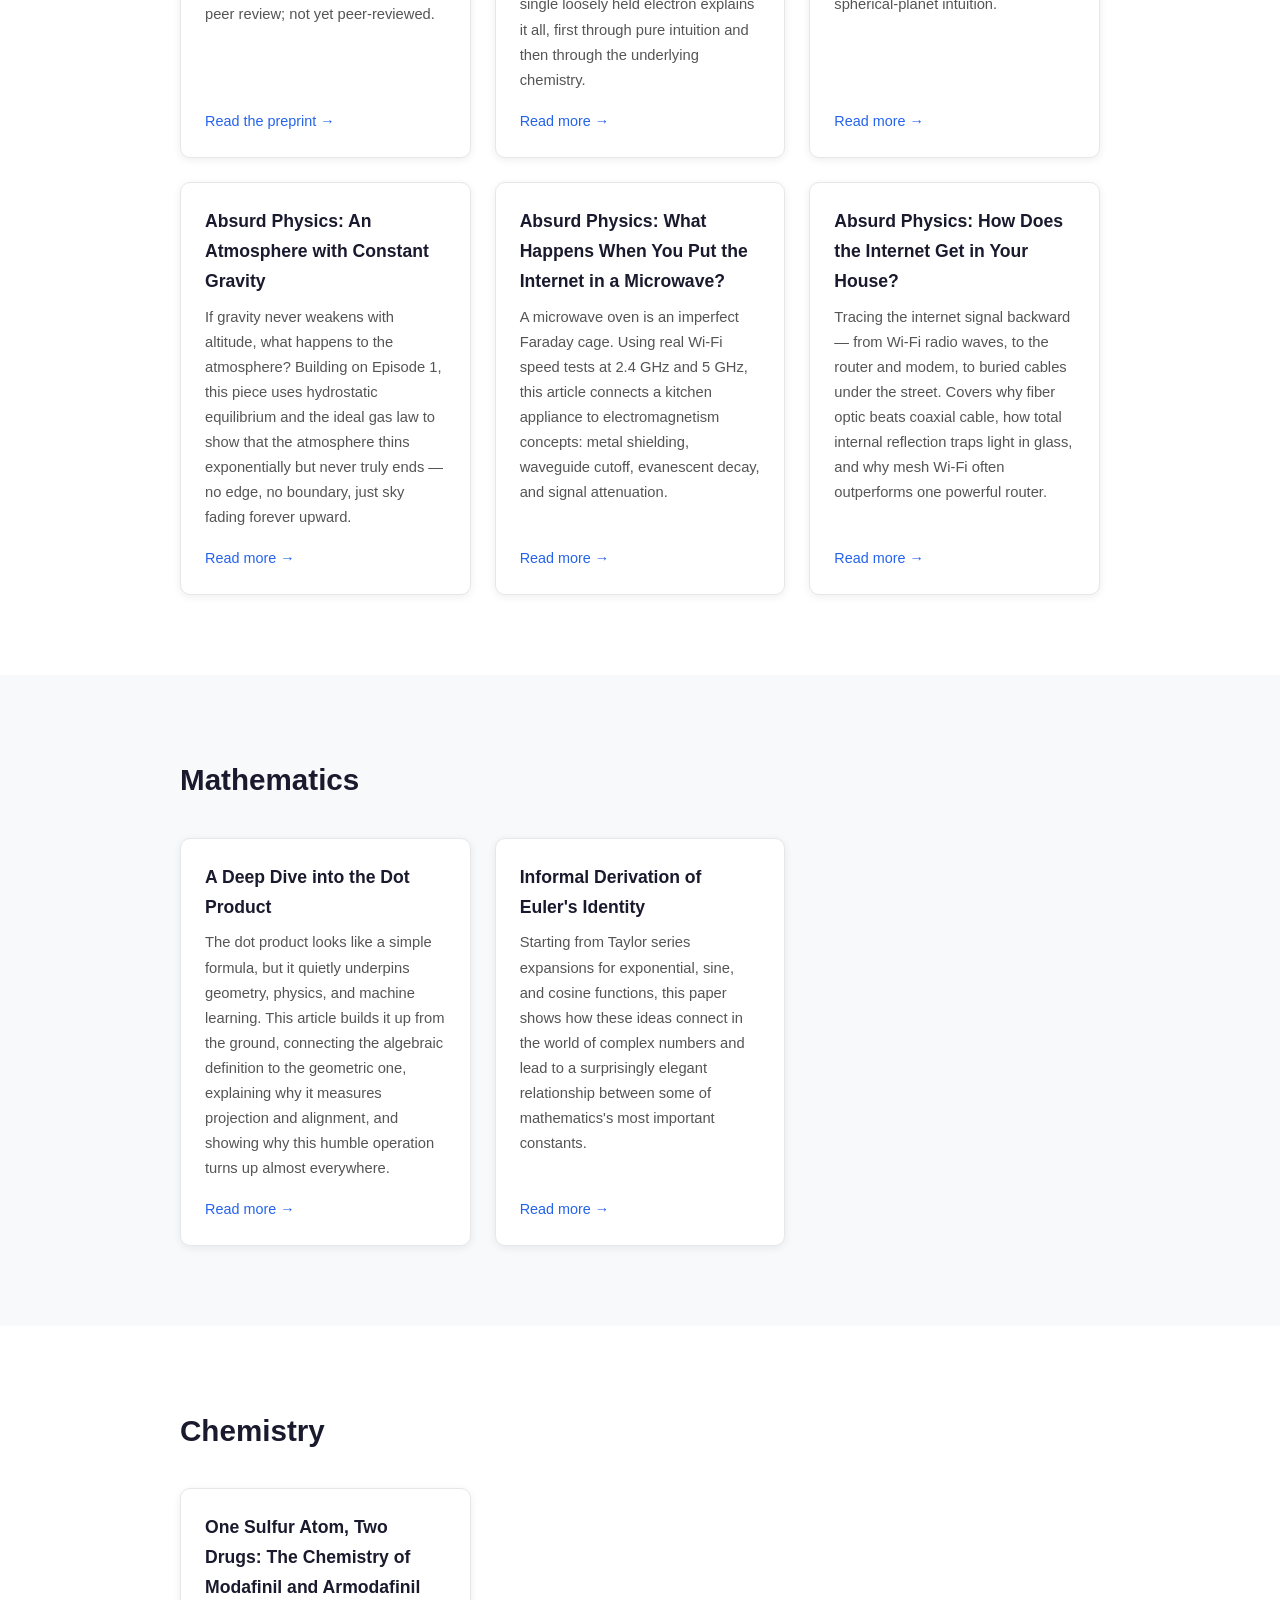
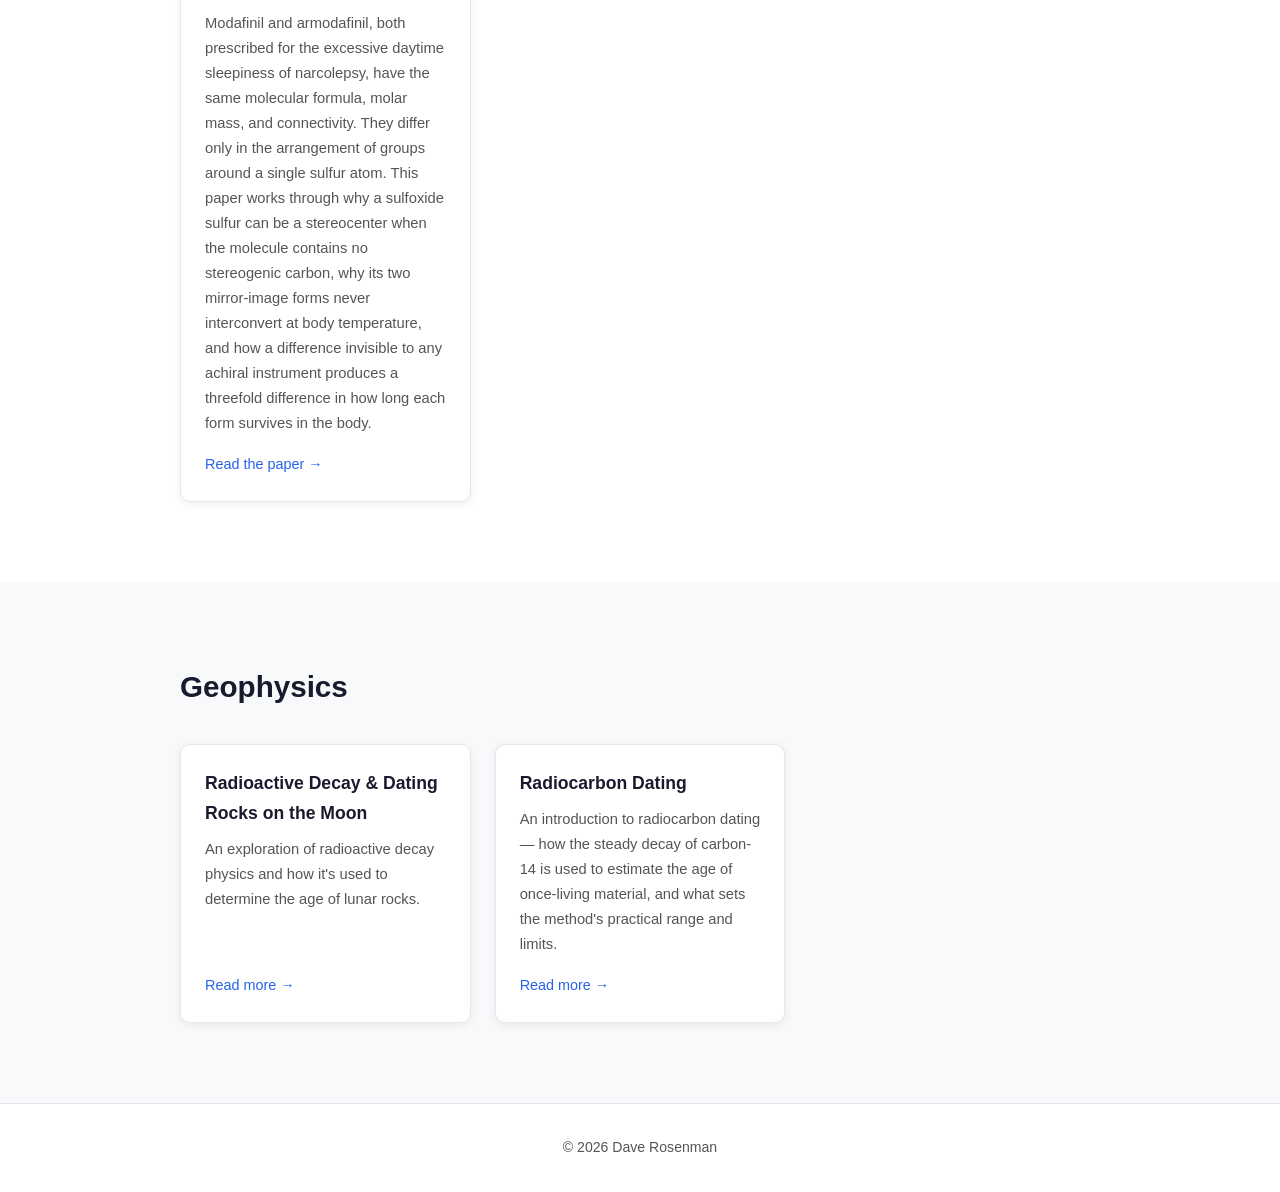
==== commit f104d89a: "changed about section and added pyorbiter" ====
--- a/index.html
+++ b/index.html
@@ -42,8 +42,9 @@
       <div class="about-text">
         <h1>Hi, I'm Dave Rosenman</h1>
         <p class="tagline">Computational Physicist &amp; Data Analytics Engineer</p>
-        <p>I'm a Data Analytics Engineer with 9 years of experience building end-to-end data solutions in healthcare and environmental science. I specialize in bridging complex backend engineering with intuitive, user-facing applications — turning fragmented, manual workflows into automated, data-driven systems.</p>
-        <p>I'm currently pursuing an MS in Computer Science (AI specialization) at Georgia Tech, and hold undergraduate degrees in Physics (B.S.) and Political Science (B.A.). Outside of work I'm passionate about open source package development, computational physics, and mathematics. And everything I do, I do with my wife Kerry in mind. <a href="family.html">Meet her here →</a></p>
+        <p>I build data systems for a living and physics simulations for the love of it. As a data analytics engineer in healthcare and environmental science, I take fragmented, manual workflows and turn them into automated pipelines and applications people can use without thinking about what's underneath.</p>
+        <p>On my own time I write open source software and teach through it. I'm the author of <a href="#packages">orbitr and pyorbiter</a>, N-body orbital simulators for R and Python, and of <a href="#books"><em>Orbital Mechanics with R</em></a>, a free book that derives the physics and then checks it against simulations you can run yourself.</p>
+        <p>I'm pursuing an MS in Computer Science (AI specialization) at Georgia Tech, and hold degrees in Physics (B.S.) and Political Science (B.A.). Everything I do, I do with my wife Kerry in mind. <a href="family.html">Meet her here →</a></p>
         <a href="mailto:dave.rosenman.data@gmail.com" class="btn">Get in touch</a>
       </div>
     </div>
@@ -75,6 +76,11 @@
         <a href="https://orbit-r.com/" target="_blank">orbit-r.com →</a>
       </div>
       <div class="card">
+        <h3>pyorbiter</h3>
+        <p>The Python sibling of orbitr: a tidy N-body gravitational simulator. Build a system with chained method calls, simulate it, and get back a pandas or polars DataFrame, with matplotlib plots and interactive 3D plotly figures.</p>
+        <a href="https://pyorbiter.com/" target="_blank">pyorbiter.com →</a>
+      </div>
+      <div class="card">
         <h3>sqlserverconnect</h3>
         <p>A minimal, user-friendly R interface for connecting to Microsoft SQL Server.</p>
         <a href="https://drosenman.github.io/sqlserverconnect/" target="_blank">View on GitHub →</a>
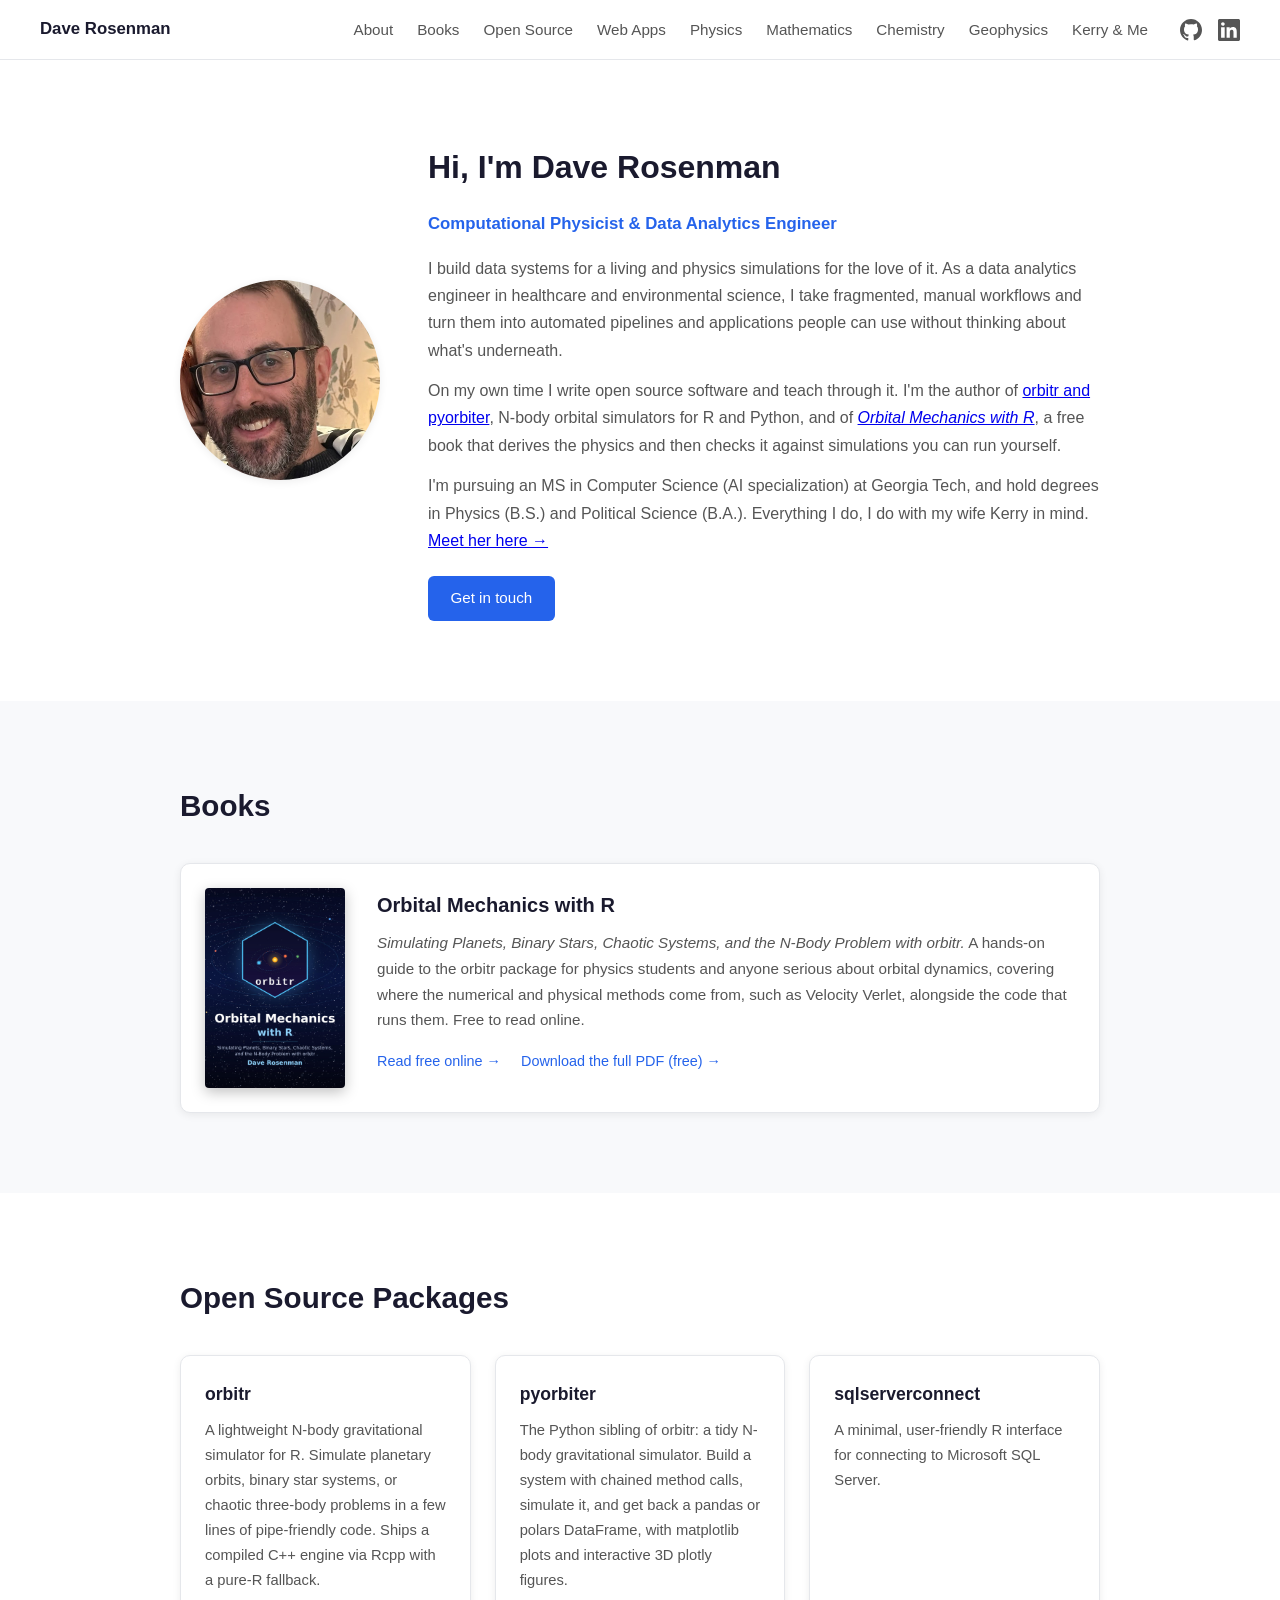
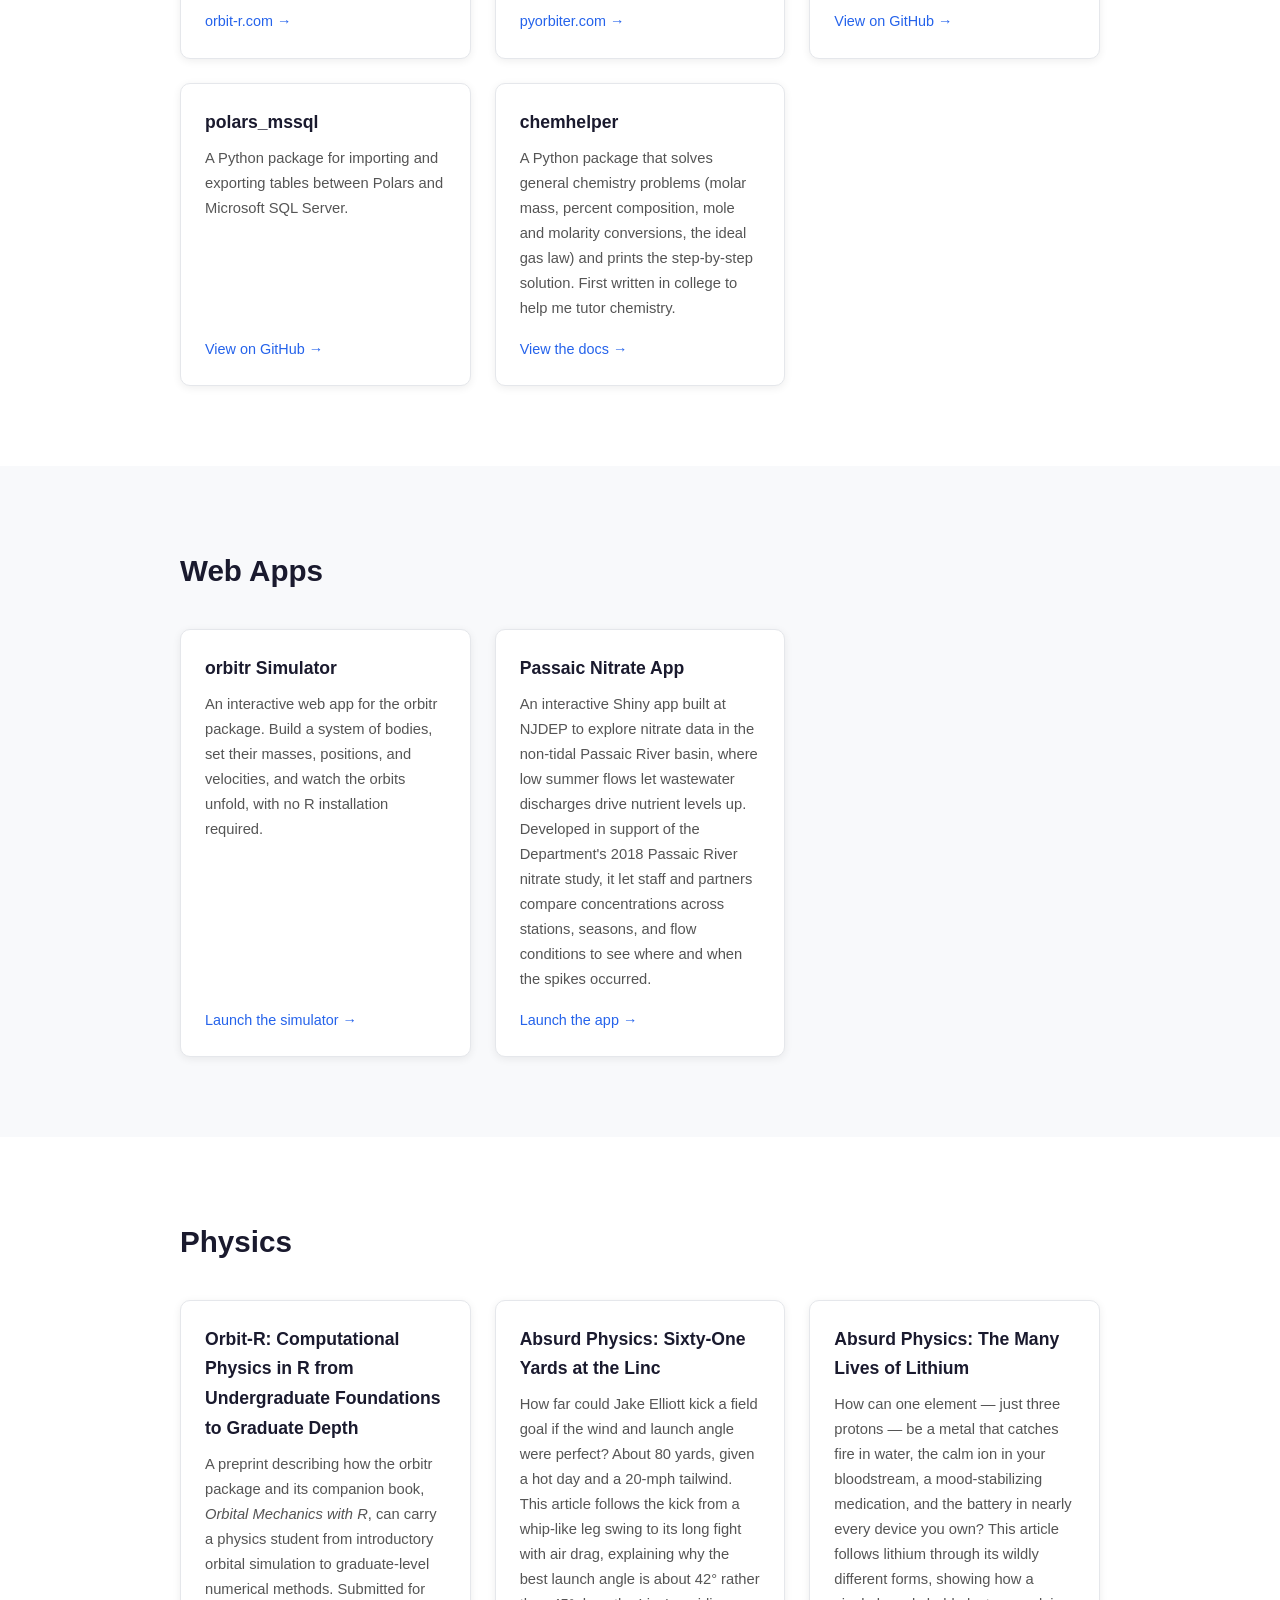
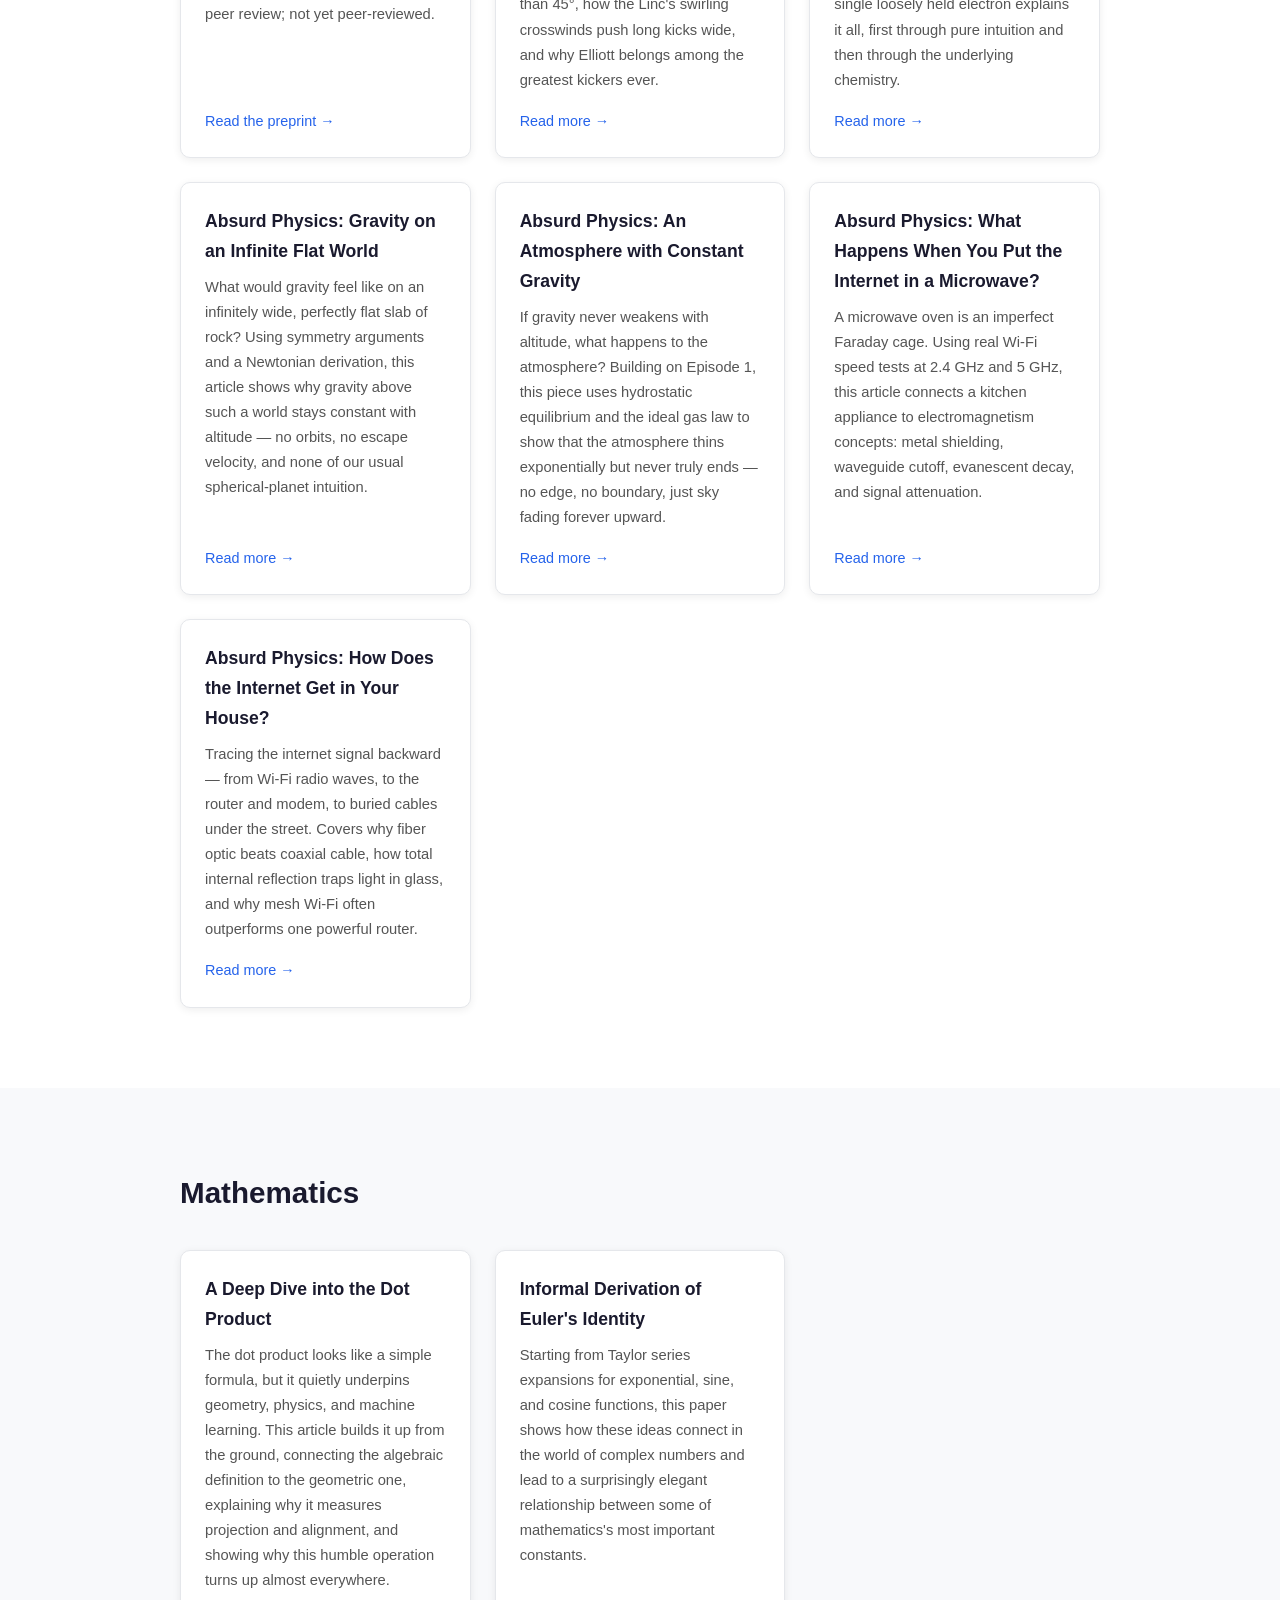
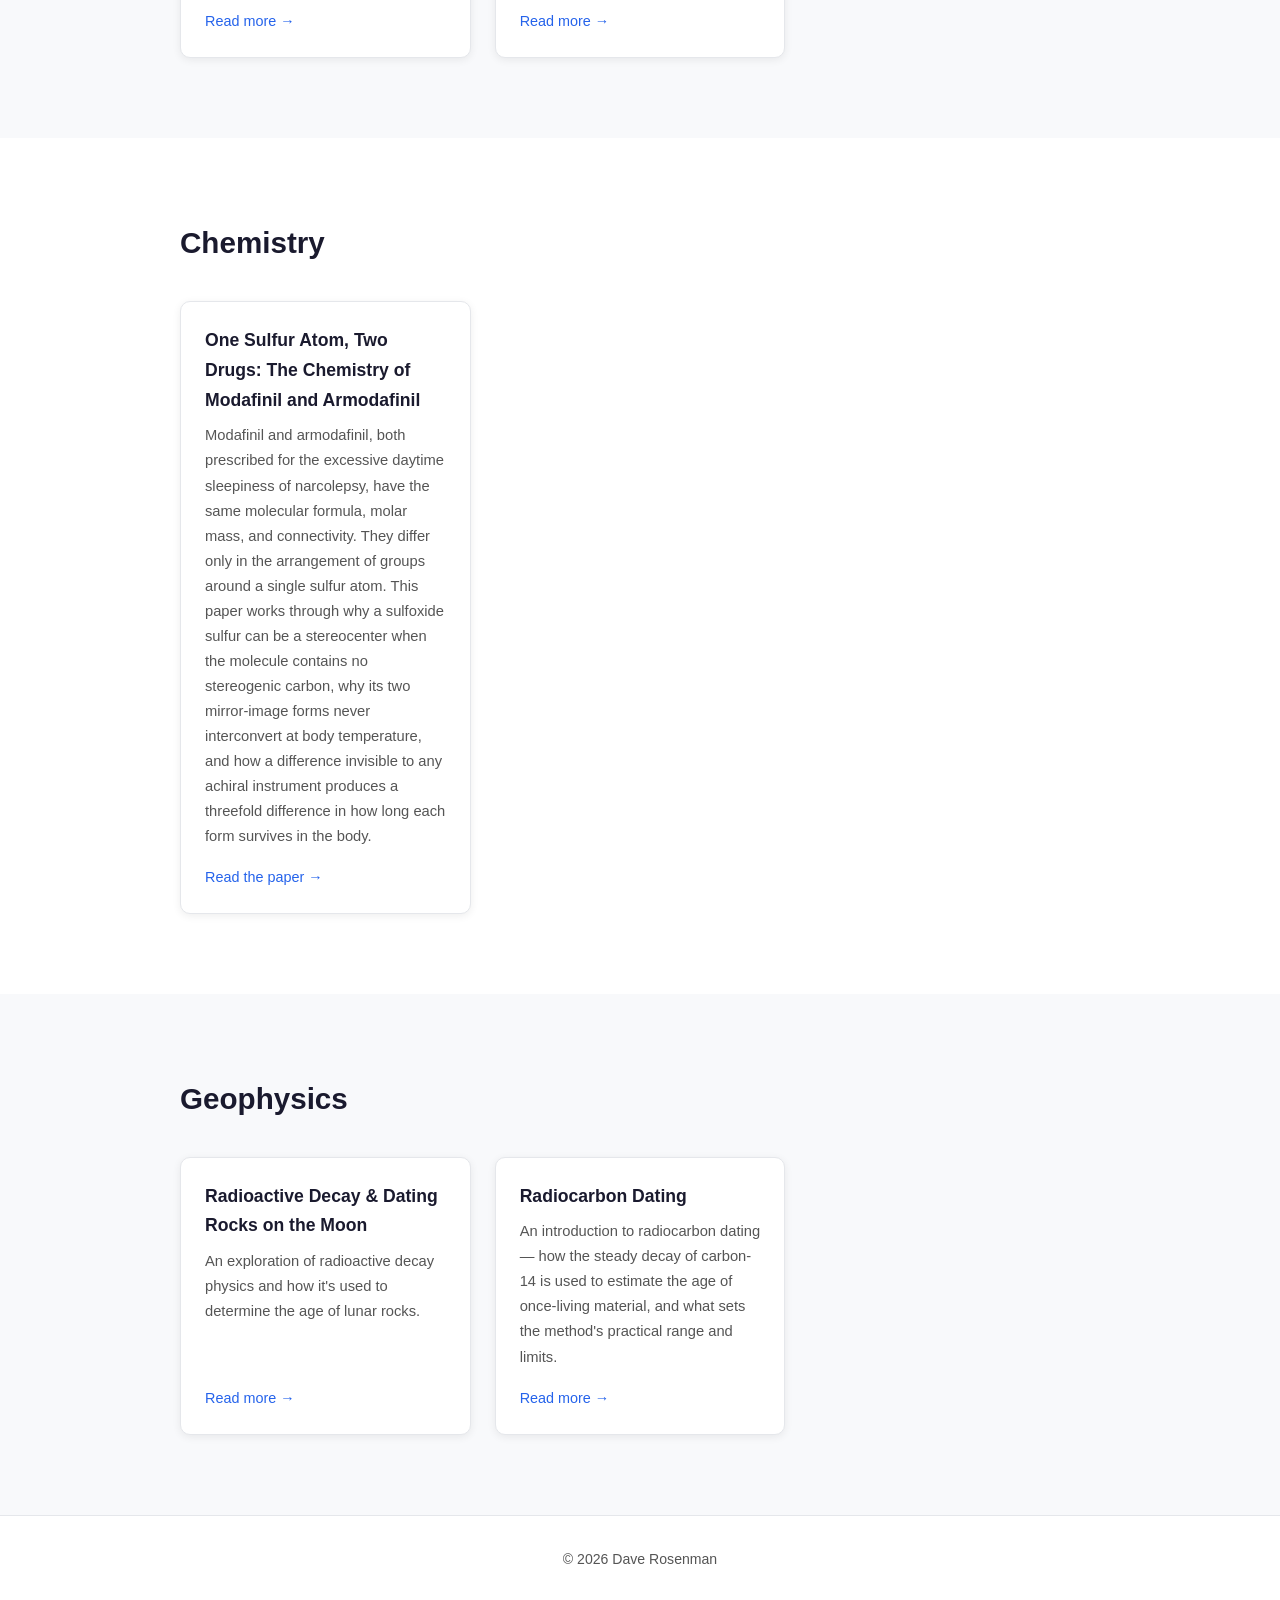
==== commit ae035c7d: "added jake elliot article" ====
--- a/index.html
+++ b/index.html
@@ -123,6 +123,11 @@
         <a href="https://figshare.com/articles/preprint/Orbit-R_Computational_Physics_in_R_from_Undergraduate_Foundations_to_Graduate_Depth/34069302" target="_blank">Read the preprint →</a>
       </div>
       <div class="card">
+        <h3>Absurd Physics: Sixty-One Yards at the Linc</h3>
+        <p>How far could Jake Elliott kick a field goal if the wind and launch angle were perfect? About 80 yards, given a hot day and a 20-mph tailwind. This article follows the kick from a whip-like leg swing to its long fight with air drag, explaining why the best launch angle is about 42° rather than 45°, how the Linc's swirling crosswinds push long kicks wide, and why Elliott belongs among the greatest kickers ever.</p>
+        <a href="https://doi.org/10.6084/m9.figshare.35144908" target="_blank">Read more →</a>
+      </div>
+      <div class="card">
         <h3>Absurd Physics: The Many Lives of Lithium</h3>
         <p>How can one element — just three protons — be a metal that catches fire in water, the calm ion in your bloodstream, a mood-stabilizing medication, and the battery in nearly every device you own? This article follows lithium through its wildly different forms, showing how a single loosely held electron explains it all, first through pure intuition and then through the underlying chemistry.</p>
         <a href="https://figshare.com/articles/online_resource/Absurd_Physics_The_Many_Lives_of_Lithium/32897063?file=66301088" target="_blank">Read more →</a>
